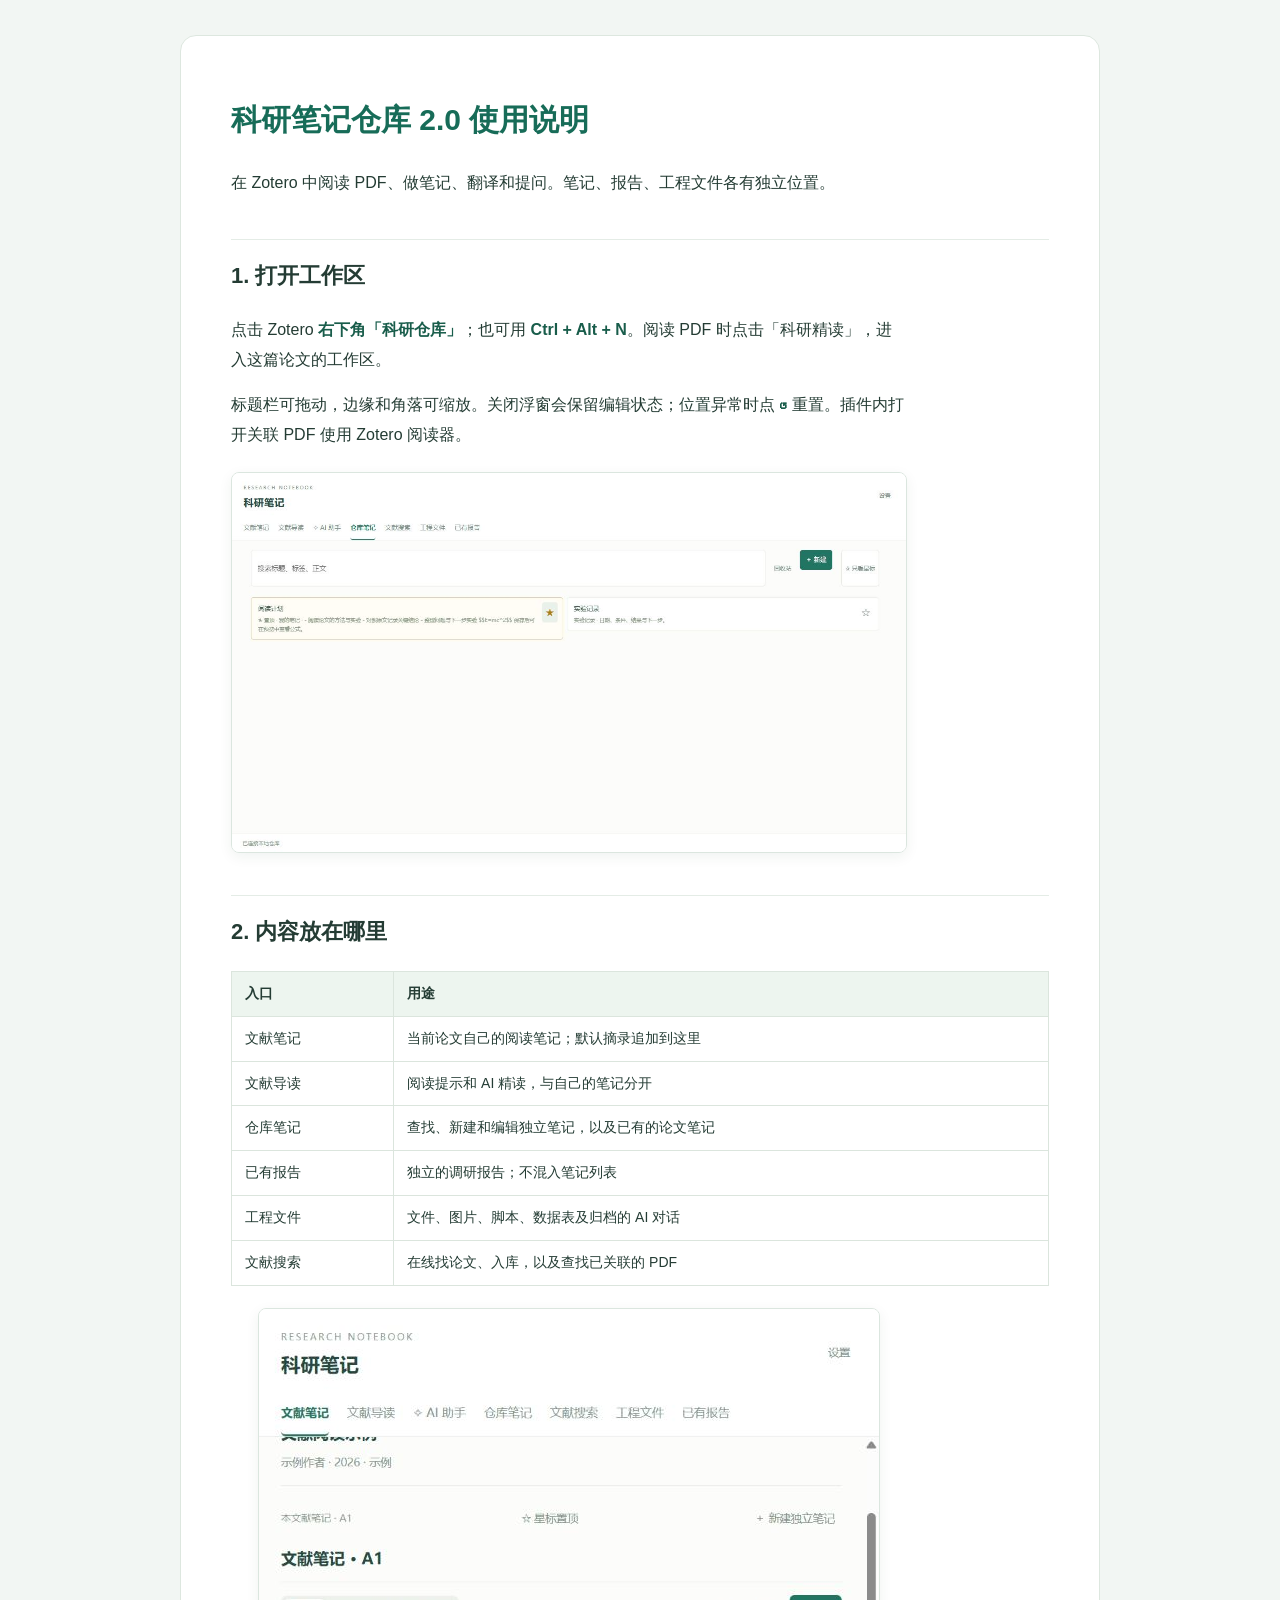
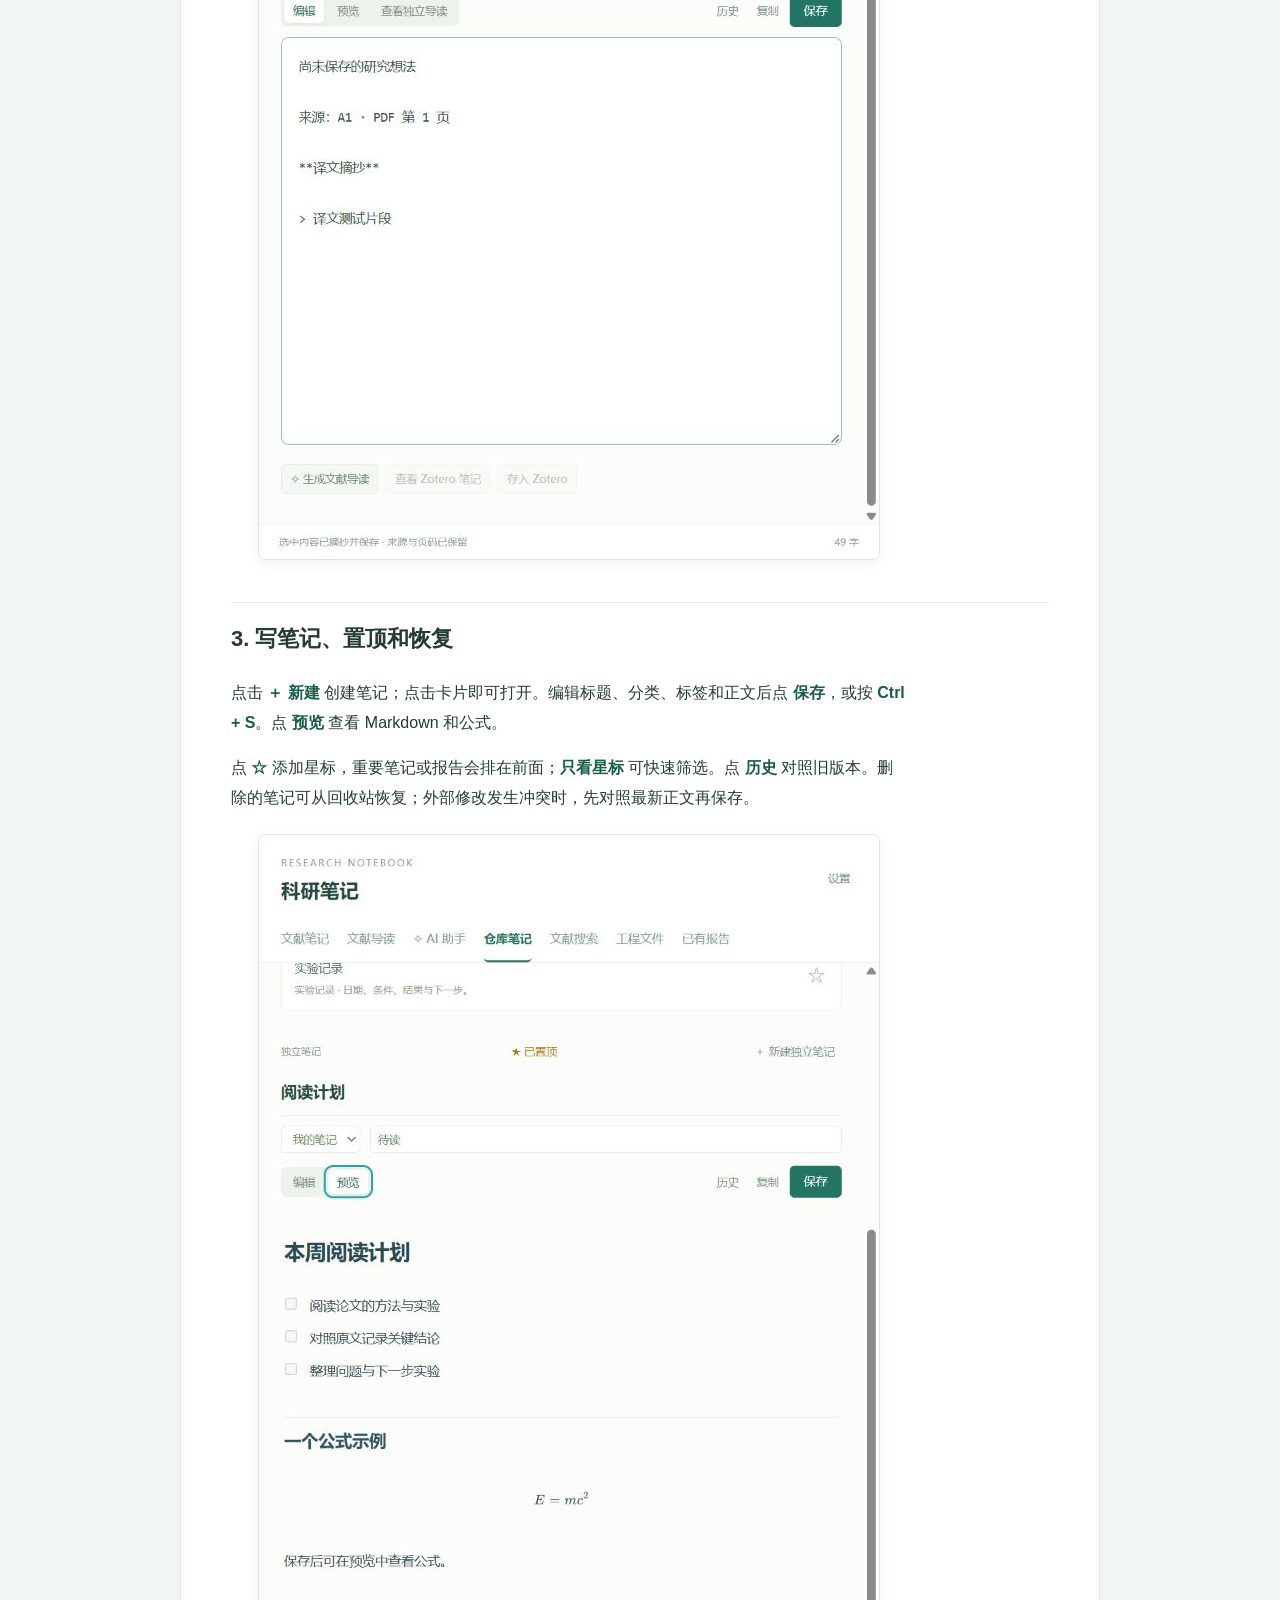
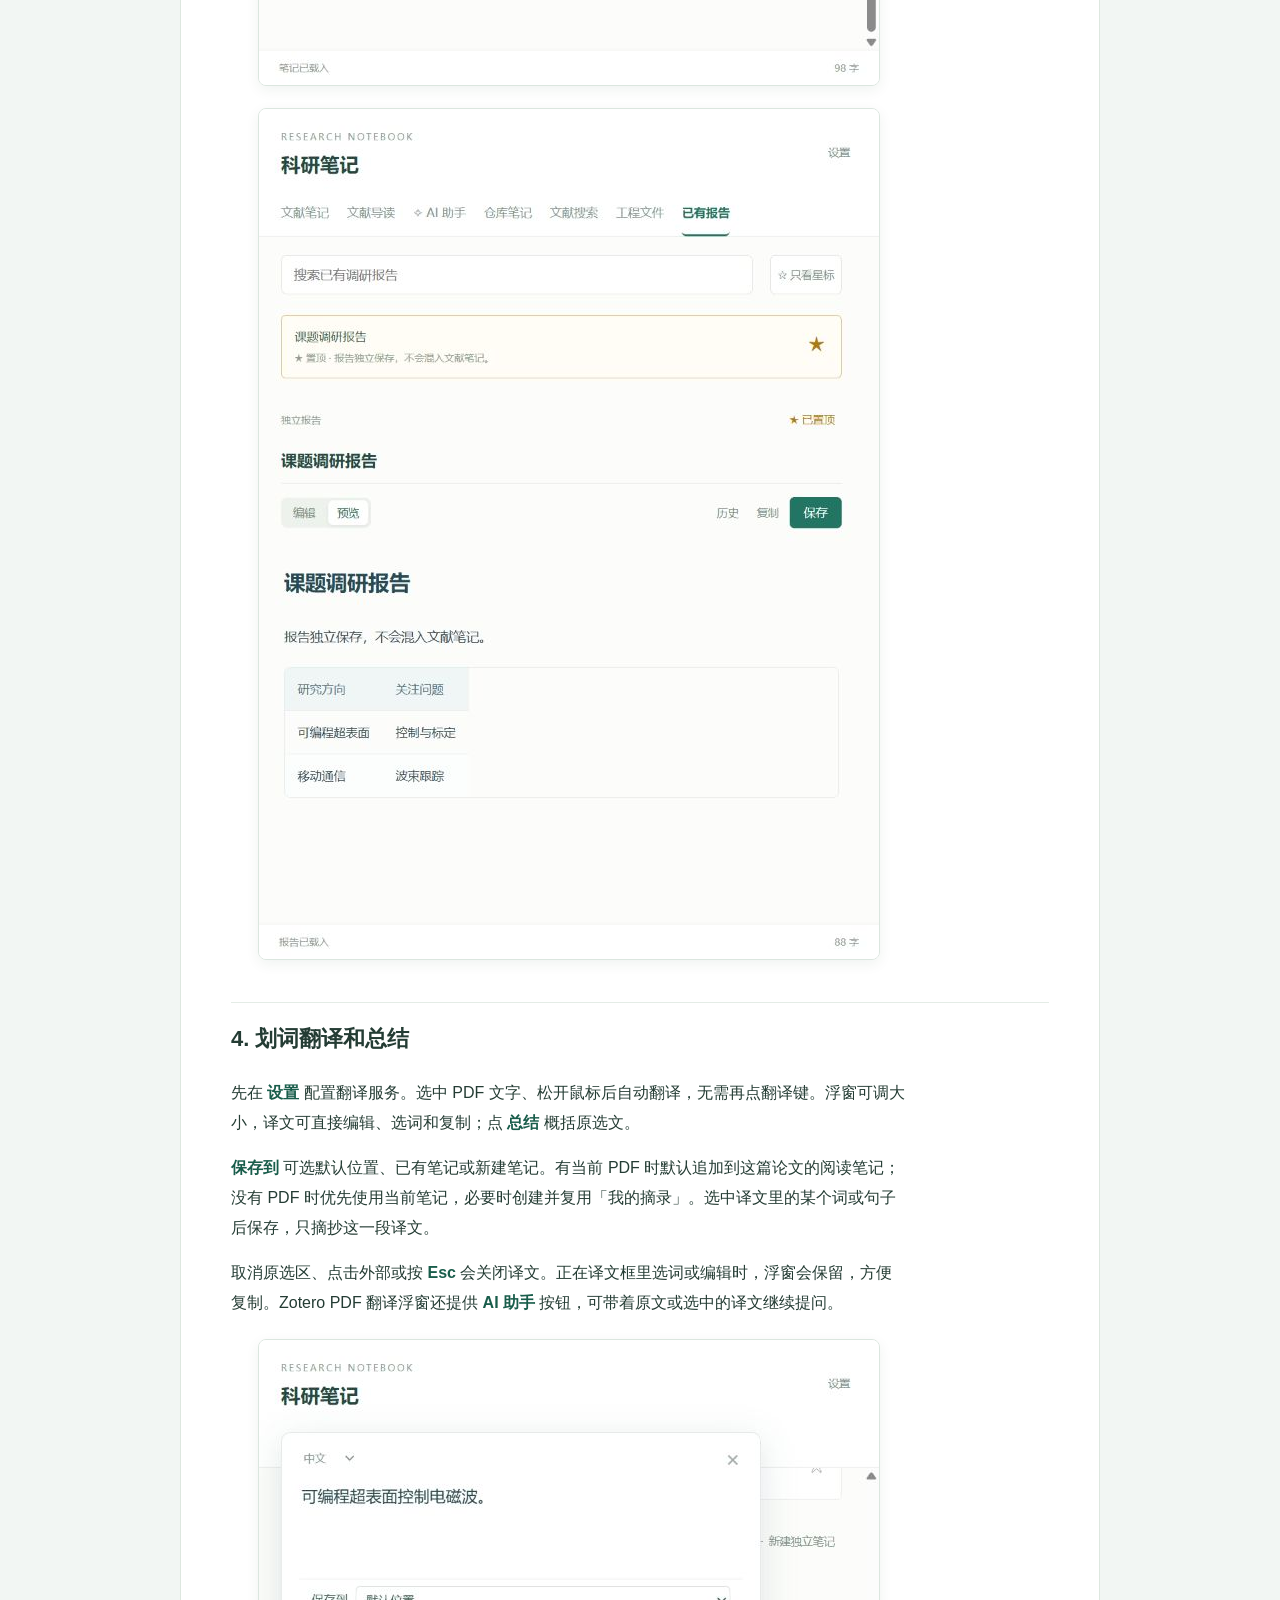
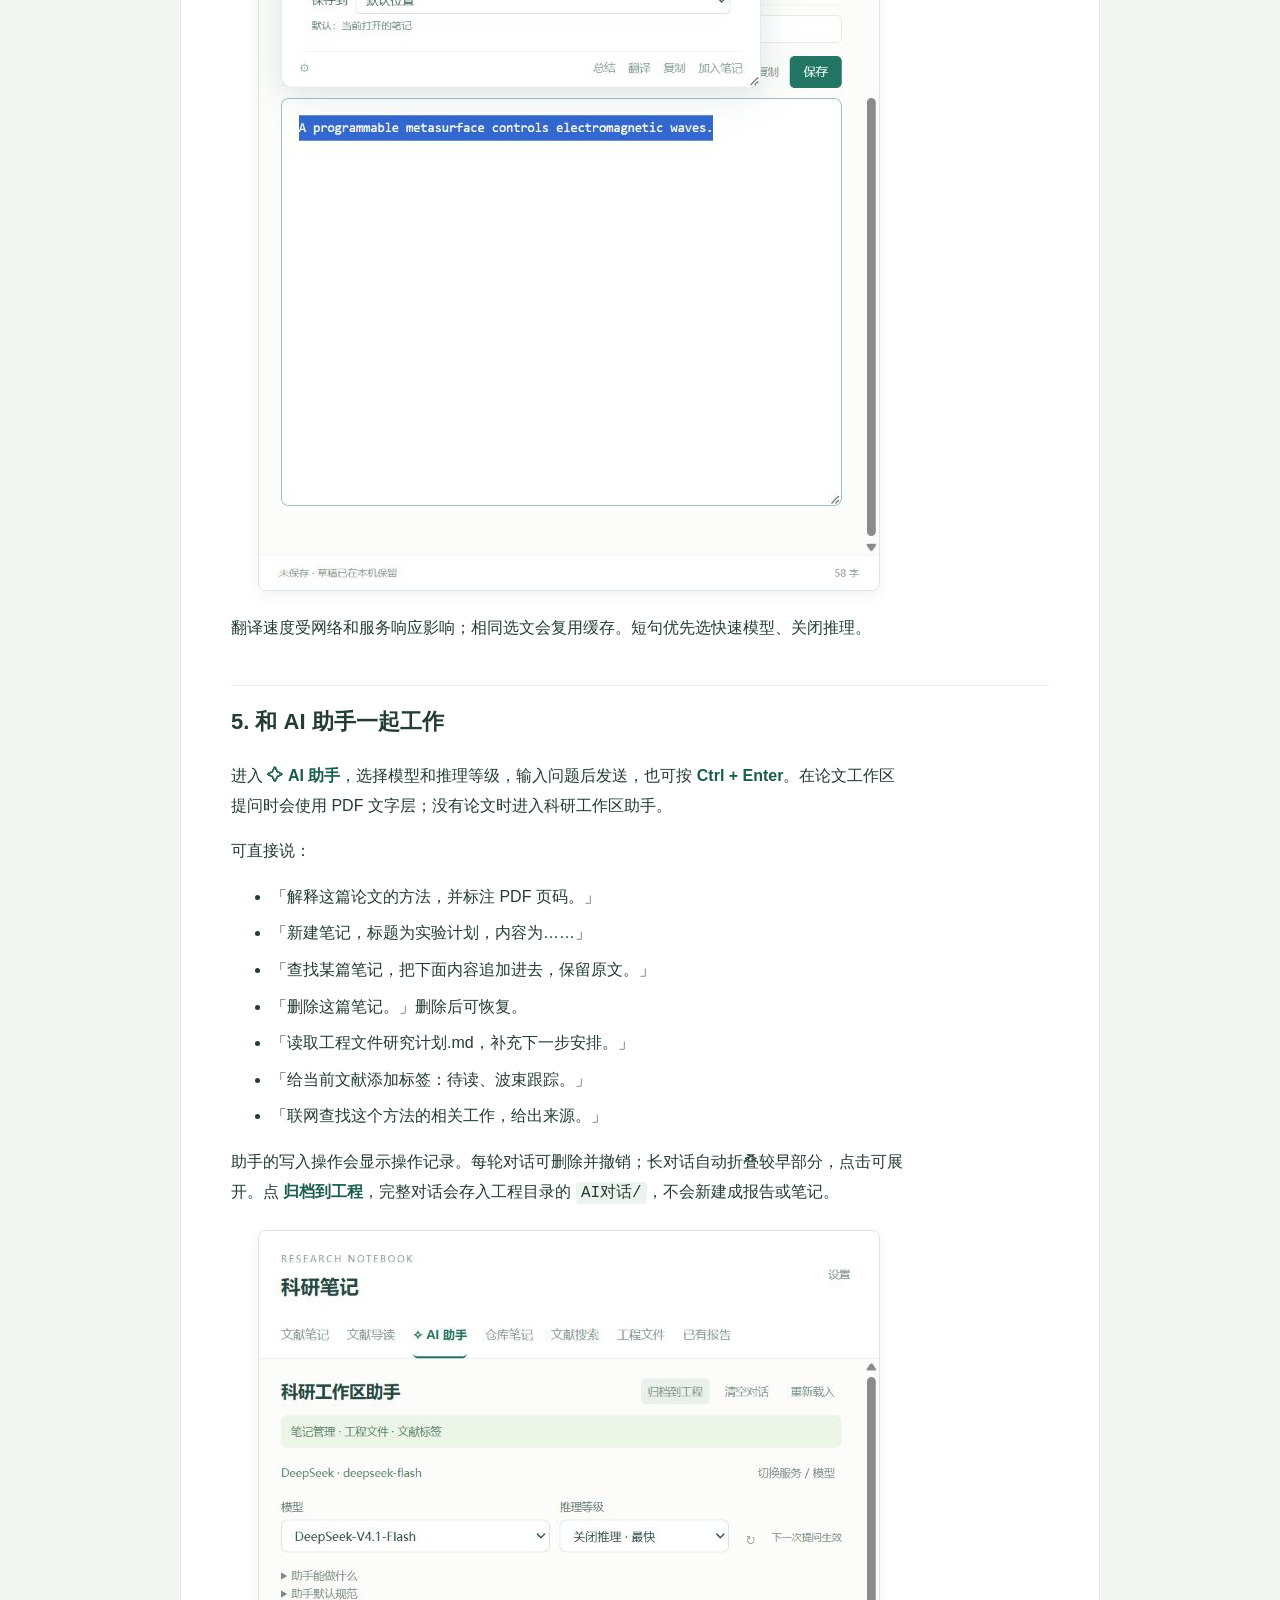
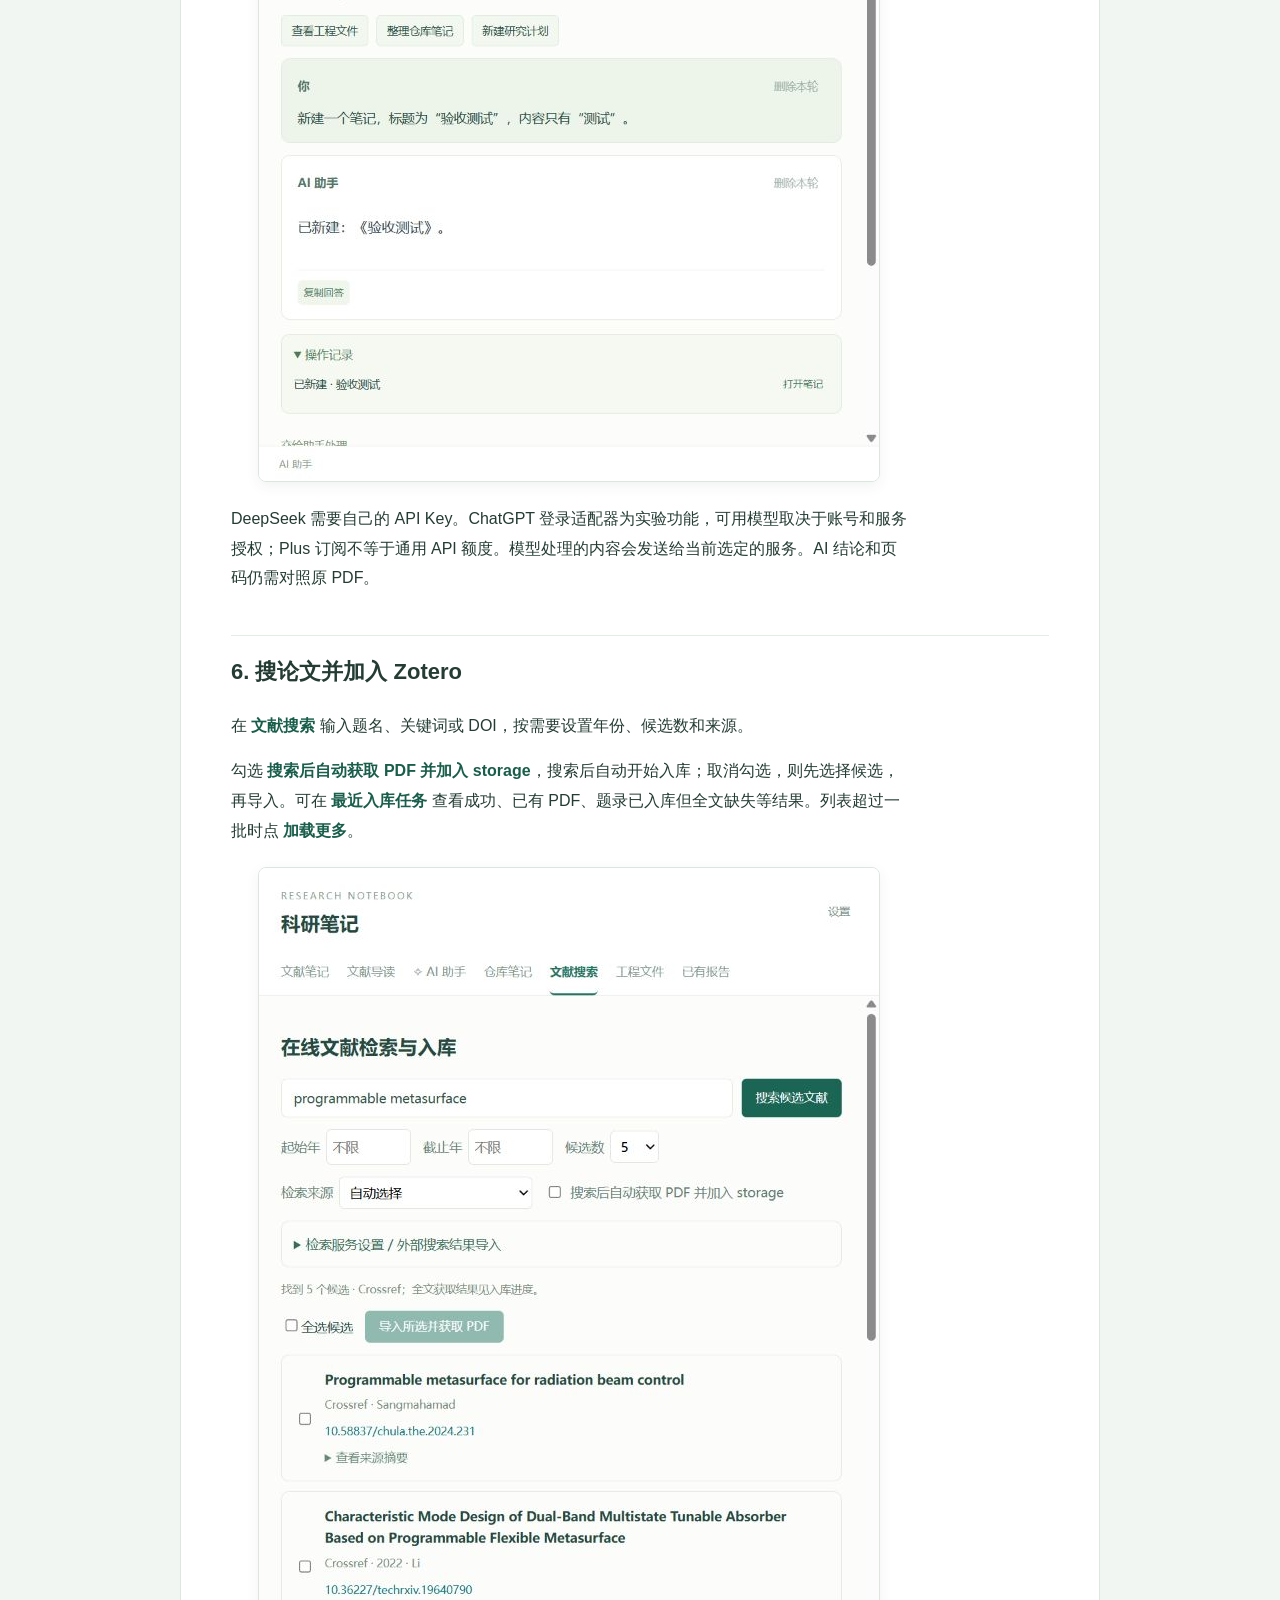
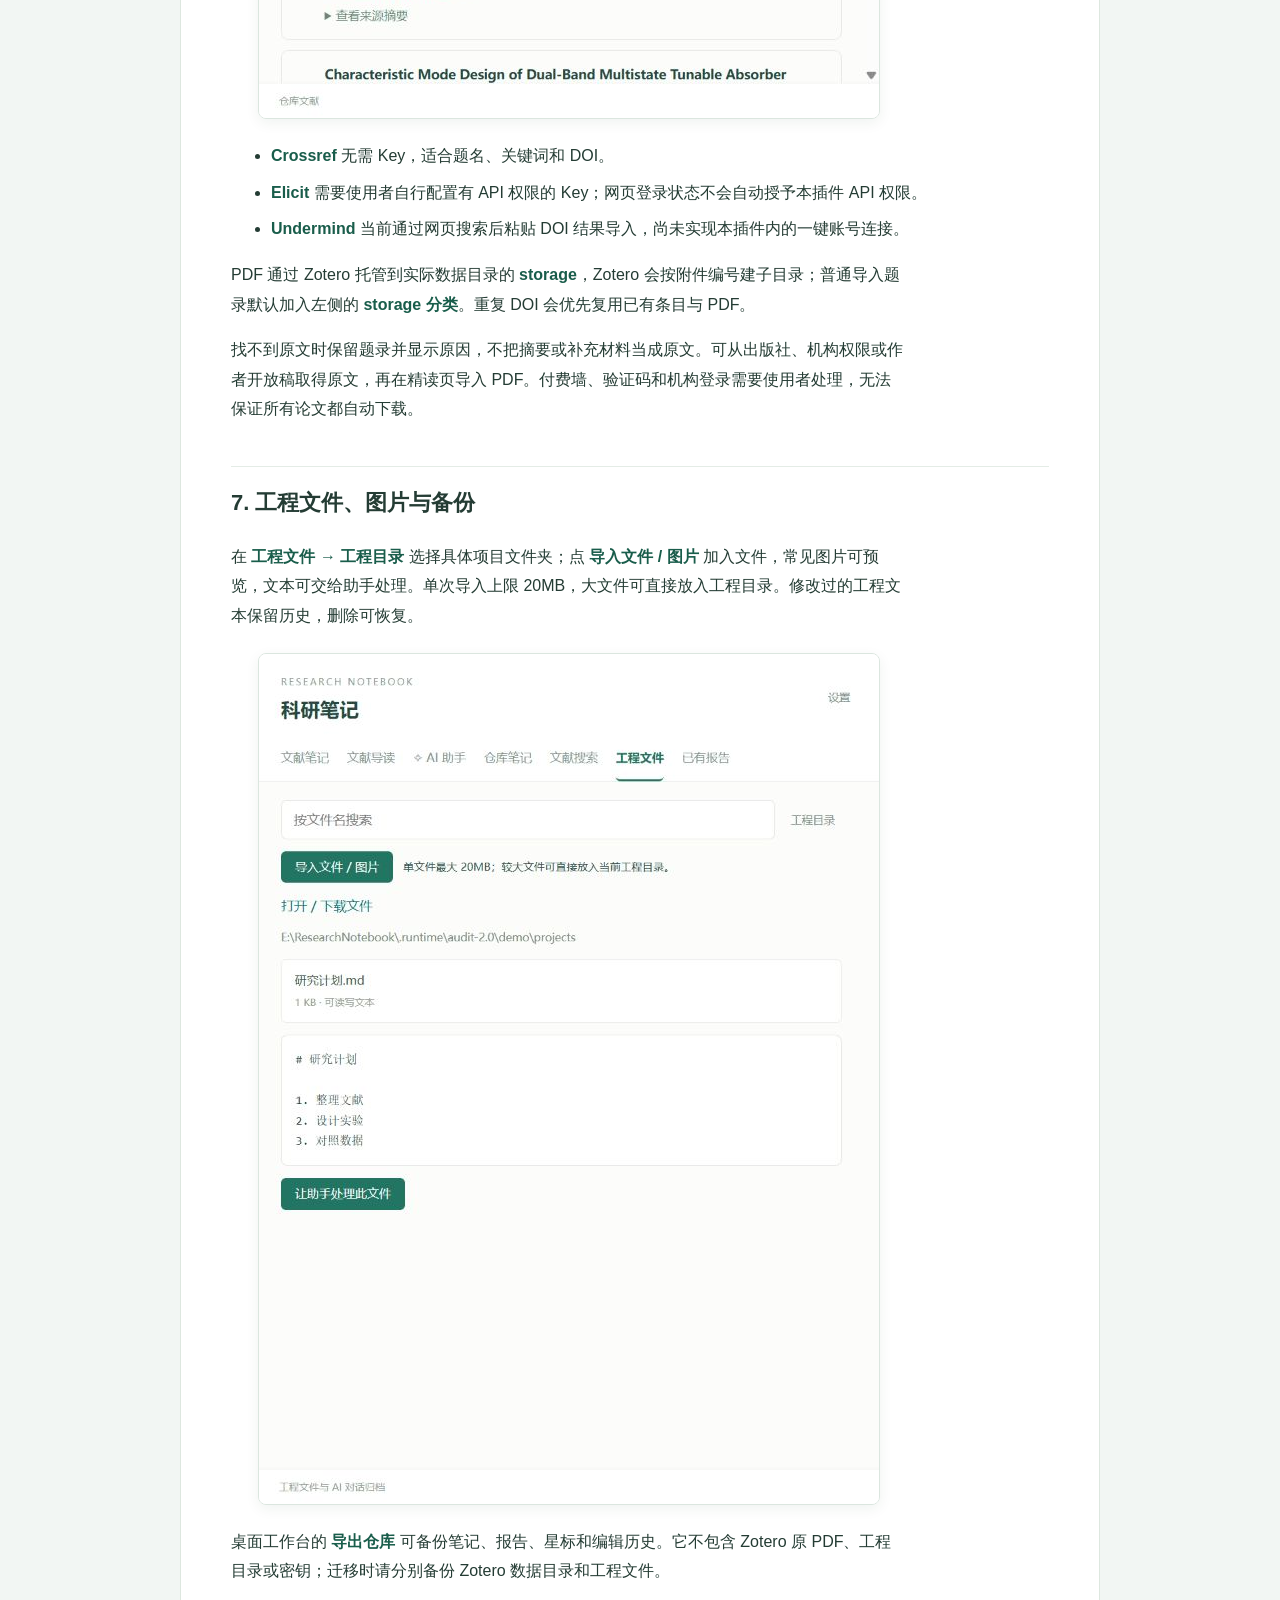
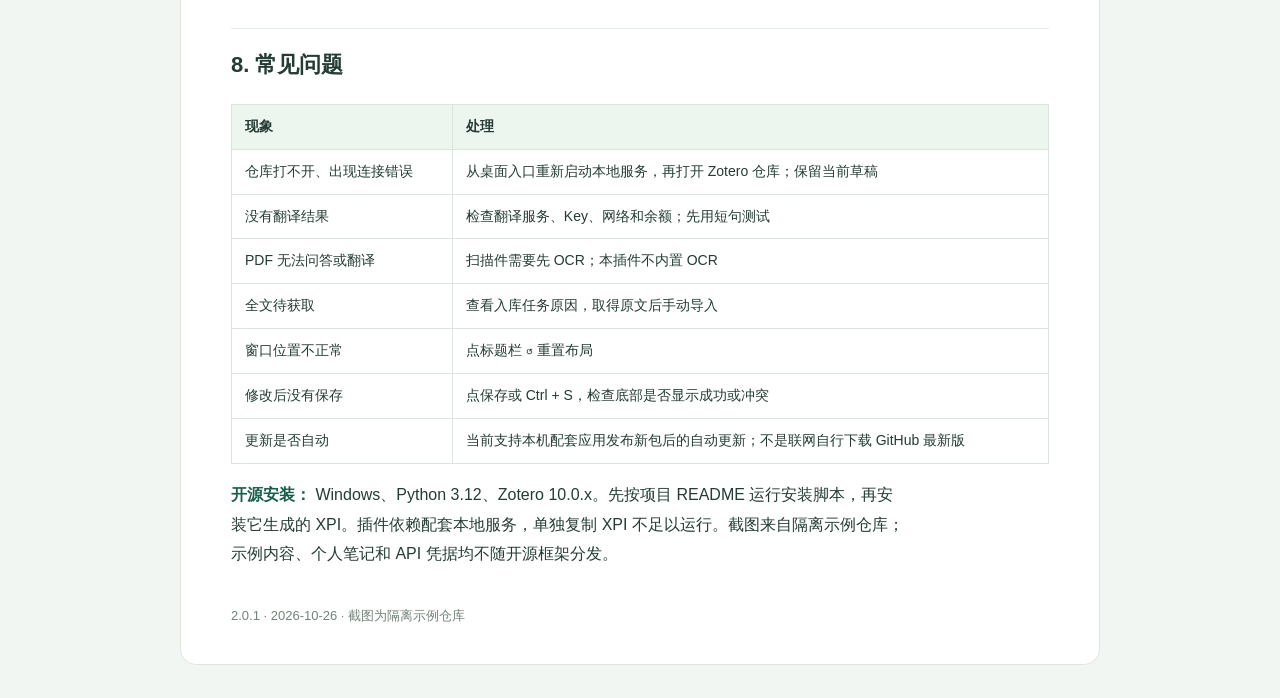
==== docs/使用说明.html @ 901f2051 "Release 2.0.1: stabilize workspace, translation, notes and literature workflows" ====
<!doctype html><html lang="zh-CN"><head><meta charset="utf-8"><meta name="viewport" content="width=device-width,initial-scale=1"><title>科研笔记仓库 2.0 使用说明</title><style>*{box-sizing:border-box}html{scroll-behavior:smooth}body{margin:0;background:#f2f6f3;color:#243c34;font:16px/1.85 "Microsoft YaHei","Segoe UI",sans-serif}main{max-width:920px;margin:35px auto;padding:36px 50px;background:white;border:1px solid #dde7df;border-radius:16px}h1{font-size:30px;color:#176c58}h2{margin-top:42px;padding-top:16px;border-top:1px solid #e4ece6;font-size:22px}p,li{max-width:76ch}a{color:#14715d}img{display:block;max-width:100%;height:auto;margin:22px auto;border:1px solid #dbe6df;border-radius:8px;box-shadow:0 4px 14px #153d2510}table{border-collapse:collapse;width:100%;font-size:14px}td,th{border:1px solid #dbe5dd;padding:9px 13px;text-align:left}th{background:#edf5ef}code{background:#edf4ef;padding:2px 5px;border-radius:4px}li{margin:7px 0}strong{color:#195d4b}footer{margin-top:35px;color:#728378;font-size:13px}@media(max-width:650px){main{margin:0;padding:22px 18px;border:0;border-radius:0}h1{font-size:25px}table{font-size:12px}td,th{padding:6px}}@media print{body{background:white}main{border:0;margin:0;padding:0}h2{break-after:avoid}img,table{break-inside:avoid}a{color:inherit}}</style></head><body><main><h1 id="科研笔记仓库-20-使用说明">科研笔记仓库 2.0 使用说明</h1>
<p>在 Zotero 中阅读 PDF、做笔记、翻译和提问。笔记、报告、工程文件各有独立位置。</p>
<h2 id="1-打开工作区">1. 打开工作区</h2>
<p>点击 Zotero <strong>右下角「科研仓库」</strong>；也可用 <strong>Ctrl + Alt + N</strong>。阅读 PDF 时点击「科研精读」，进入这篇论文的工作区。</p>
<p>标题栏可拖动，边缘和角落可缩放。关闭浮窗会保留编辑状态；位置异常时点 <strong>↺</strong> 重置。插件内打开关联 PDF 使用 Zotero 阅读器。</p>
<p><img src="[data-uri]" alt="仓库与星标" /></p>
<h2 id="2-内容放在哪里">2. 内容放在哪里</h2>
<div class="table-wrap"><table>
<thead>
<tr>
<th>入口</th>
<th>用途</th>
</tr>
</thead>
<tbody>
<tr>
<td>文献笔记</td>
<td>当前论文自己的阅读笔记；默认摘录追加到这里</td>
</tr>
<tr>
<td>文献导读</td>
<td>阅读提示和 AI 精读，与自己的笔记分开</td>
</tr>
<tr>
<td>仓库笔记</td>
<td>查找、新建和编辑独立笔记，以及已有的论文笔记</td>
</tr>
<tr>
<td>已有报告</td>
<td>独立的调研报告；不混入笔记列表</td>
</tr>
<tr>
<td>工程文件</td>
<td>文件、图片、脚本、数据表及归档的 AI 对话</td>
</tr>
<tr>
<td>文献搜索</td>
<td>在线找论文、入库，以及查找已关联的 PDF</td>
</tr>
</tbody>
</table></div>
<p><img src="[data-uri]" alt="每篇论文独立的文献笔记" /></p>
<h2 id="3-写笔记置顶和恢复">3. 写笔记、置顶和恢复</h2>
<p>点击 <strong>＋ 新建</strong> 创建笔记；点击卡片即可打开。编辑标题、分类、标签和正文后点 <strong>保存</strong>，或按 <strong>Ctrl + S</strong>。点 <strong>预览</strong> 查看 Markdown 和公式。</p>
<p>点 <strong>☆</strong> 添加星标，重要笔记或报告会排在前面；<strong>只看星标</strong> 可快速筛选。点 <strong>历史</strong> 对照旧版本。删除的笔记可从回收站恢复；外部修改发生冲突时，先对照最新正文再保存。</p>
<p><img src="[data-uri]" alt="Markdown 预览" /></p>
<p><img src="[data-uri]" alt="报告独立保存并可星标" /></p>
<h2 id="4-划词翻译和总结">4. 划词翻译和总结</h2>
<p>先在 <strong>设置</strong> 配置翻译服务。选中 PDF 文字、松开鼠标后自动翻译，无需再点翻译键。浮窗可调大小，译文可直接编辑、选词和复制；点 <strong>总结</strong> 概括原选文。</p>
<p><strong>保存到</strong> 可选默认位置、已有笔记或新建笔记。有当前 PDF 时默认追加到这篇论文的阅读笔记；没有 PDF 时优先使用当前笔记，必要时创建并复用「我的摘录」。选中译文里的某个词或句子后保存，只摘抄这一段译文。</p>
<p>取消原选区、点击外部或按 <strong>Esc</strong> 会关闭译文。正在译文框里选词或编辑时，浮窗会保留，方便复制。Zotero PDF 翻译浮窗还提供 <strong>AI 助手</strong> 按钮，可带着原文或选中的译文继续提问。</p>
<p><img src="[data-uri]" alt="译文可编辑，并可选择保存位置" /></p>
<p>翻译速度受网络和服务响应影响；相同选文会复用缓存。短句优先选快速模型、关闭推理。</p>
<h2 id="5-和-ai-助手一起工作">5. 和 AI 助手一起工作</h2>
<p>进入 <strong>✧ AI 助手</strong>，选择模型和推理等级，输入问题后发送，也可按 <strong>Ctrl + Enter</strong>。在论文工作区提问时会使用 PDF 文字层；没有论文时进入科研工作区助手。</p>
<p>可直接说：</p>
<ul>
<li>「解释这篇论文的方法，并标注 PDF 页码。」</li>
<li>「新建笔记，标题为实验计划，内容为……」</li>
<li>「查找某篇笔记，把下面内容追加进去，保留原文。」</li>
<li>「删除这篇笔记。」删除后可恢复。</li>
<li>「读取工程文件研究计划.md，补充下一步安排。」</li>
<li>「给当前文献添加标签：待读、波束跟踪。」</li>
<li>「联网查找这个方法的相关工作，给出来源。」</li>
</ul>
<p>助手的写入操作会显示操作记录。每轮对话可删除并撤销；长对话自动折叠较早部分，点击可展开。点 <strong>归档到工程</strong>，完整对话会存入工程目录的 <code>AI对话/</code>，不会新建成报告或笔记。</p>
<p><img src="[data-uri]" alt="AI 助手、模型与推理等级" /></p>
<p>DeepSeek 需要自己的 API Key。ChatGPT 登录适配器为实验功能，可用模型取决于账号和服务授权；Plus 订阅不等于通用 API 额度。模型处理的内容会发送给当前选定的服务。AI 结论和页码仍需对照原 PDF。</p>
<h2 id="6-搜论文并加入-zotero">6. 搜论文并加入 Zotero</h2>
<p>在 <strong>文献搜索</strong> 输入题名、关键词或 DOI，按需要设置年份、候选数和来源。</p>
<p>勾选 <strong>搜索后自动获取 PDF 并加入 storage</strong>，搜索后自动开始入库；取消勾选，则先选择候选，再导入。可在 <strong>最近入库任务</strong> 查看成功、已有 PDF、题录已入库但全文缺失等结果。列表超过一批时点 <strong>加载更多</strong>。</p>
<p><img src="[data-uri]" alt="在线搜索与候选选择" /></p>
<ul>
<li><strong>Crossref</strong> 无需 Key，适合题名、关键词和 DOI。</li>
<li><strong>Elicit</strong> 需要使用者自行配置有 API 权限的 Key；网页登录状态不会自动授予本插件 API 权限。</li>
<li><strong>Undermind</strong> 当前通过网页搜索后粘贴 DOI 结果导入，尚未实现本插件内的一键账号连接。</li>
</ul>
<p>PDF 通过 Zotero 托管到实际数据目录的 <strong>storage</strong>，Zotero 会按附件编号建子目录；普通导入题录默认加入左侧的 <strong>storage 分类</strong>。重复 DOI 会优先复用已有条目与 PDF。</p>
<p>找不到原文时保留题录并显示原因，不把摘要或补充材料当成原文。可从出版社、机构权限或作者开放稿取得原文，再在精读页导入 PDF。付费墙、验证码和机构登录需要使用者处理，无法保证所有论文都自动下载。</p>
<h2 id="7-工程文件图片与备份">7. 工程文件、图片与备份</h2>
<p>在 <strong>工程文件 → 工程目录</strong> 选择具体项目文件夹；点 <strong>导入文件 / 图片</strong> 加入文件，常见图片可预览，文本可交给助手处理。单次导入上限 20MB，大文件可直接放入工程目录。修改过的工程文本保留历史，删除可恢复。</p>
<p><img src="[data-uri]" alt="工程文件预览与助手入口" /></p>
<p>桌面工作台的 <strong>导出仓库</strong> 可备份笔记、报告、星标和编辑历史。它不包含 Zotero 原 PDF、工程目录或密钥；迁移时请分别备份 Zotero 数据目录和工程文件。</p>
<h2 id="8-常见问题">8. 常见问题</h2>
<div class="table-wrap"><table>
<thead>
<tr>
<th>现象</th>
<th>处理</th>
</tr>
</thead>
<tbody>
<tr>
<td>仓库打不开、出现连接错误</td>
<td>从桌面入口重新启动本地服务，再打开 Zotero 仓库；保留当前草稿</td>
</tr>
<tr>
<td>没有翻译结果</td>
<td>检查翻译服务、Key、网络和余额；先用短句测试</td>
</tr>
<tr>
<td>PDF 无法问答或翻译</td>
<td>扫描件需要先 OCR；本插件不内置 OCR</td>
</tr>
<tr>
<td>全文待获取</td>
<td>查看入库任务原因，取得原文后手动导入</td>
</tr>
<tr>
<td>窗口位置不正常</td>
<td>点标题栏 ↺ 重置布局</td>
</tr>
<tr>
<td>修改后没有保存</td>
<td>点保存或 Ctrl + S，检查底部是否显示成功或冲突</td>
</tr>
<tr>
<td>更新是否自动</td>
<td>当前支持本机配套应用发布新包后的自动更新；不是联网自行下载 GitHub 最新版</td>
</tr>
</tbody>
</table></div>
<p><strong>开源安装：</strong> Windows、Python 3.12、Zotero 10.0.x。先按项目 README 运行安装脚本，再安装它生成的 XPI。插件依赖配套本地服务，单独复制 XPI 不足以运行。截图来自隔离示例仓库；示例内容、个人笔记和 API 凭据均不随开源框架分发。</p>
<footer>2.0.1 · 2026-10-26 · 截图为隔离示例仓库</footer></main></body></html>
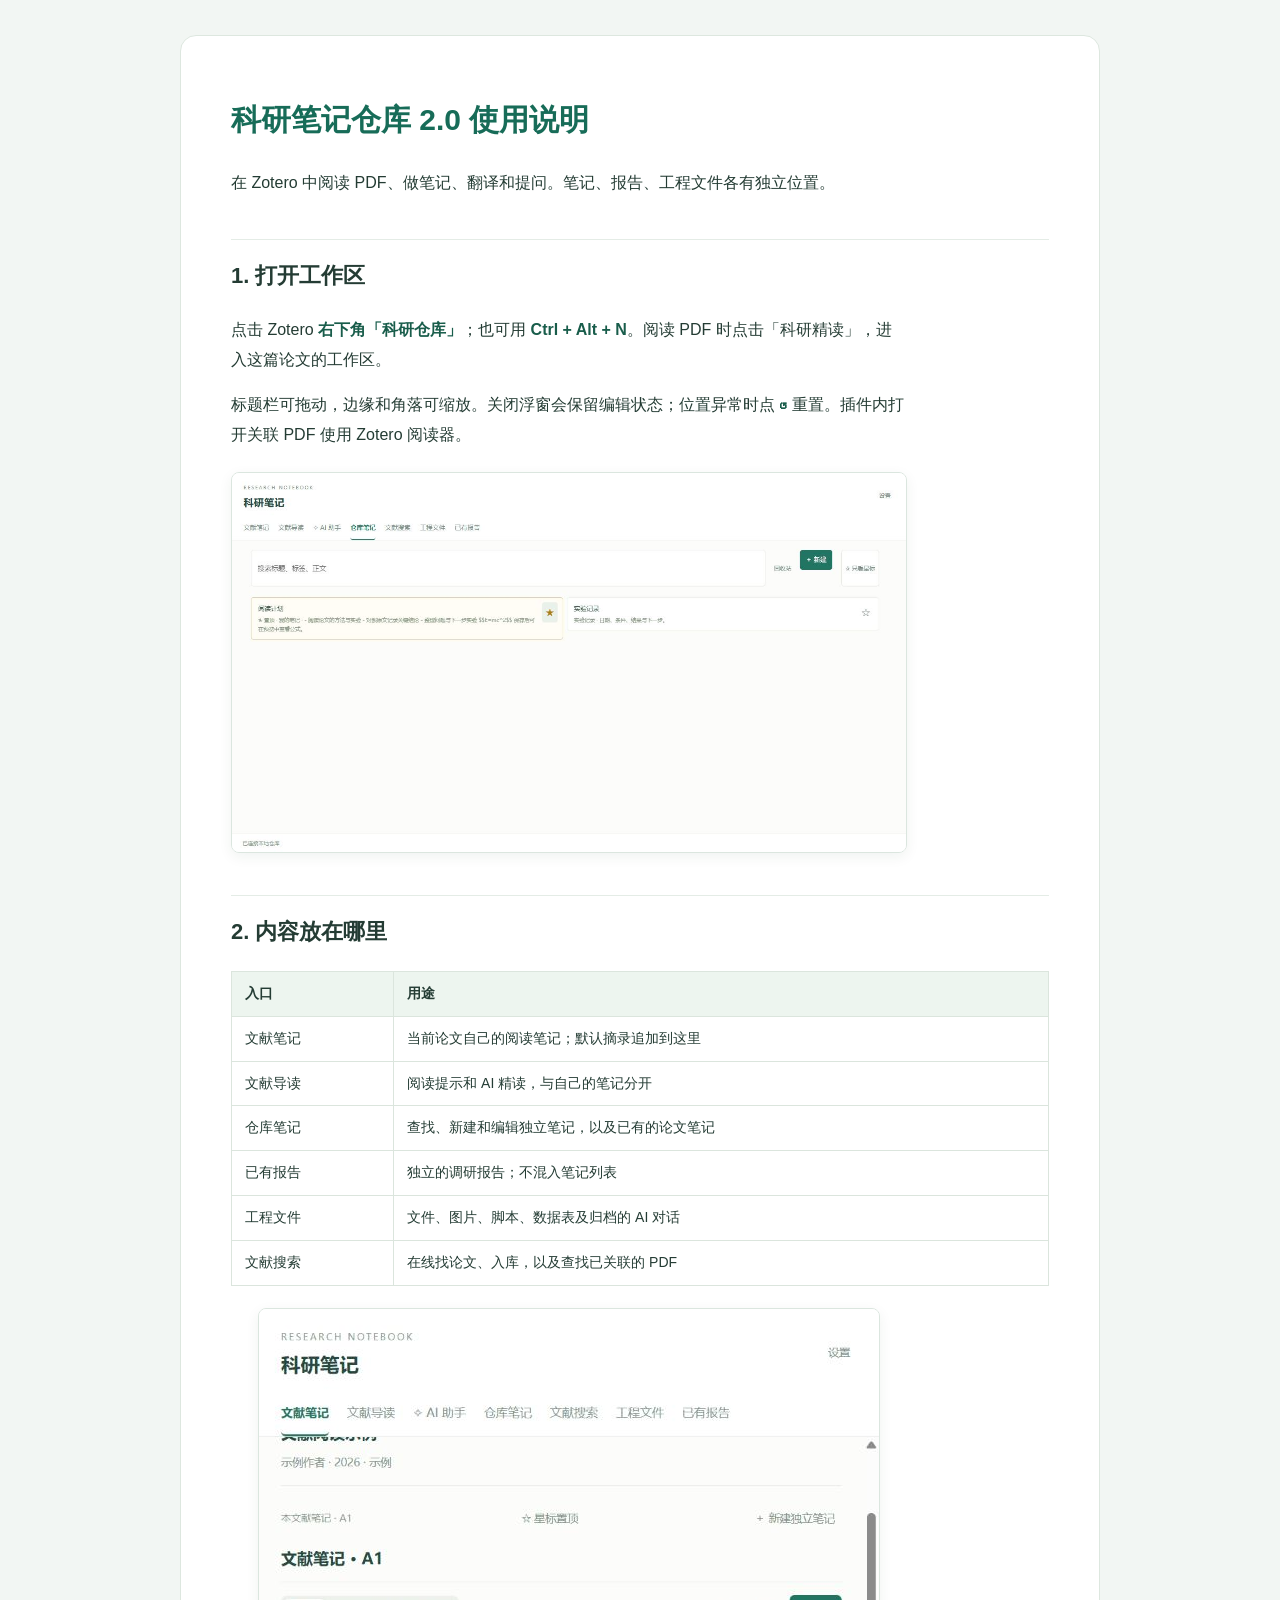
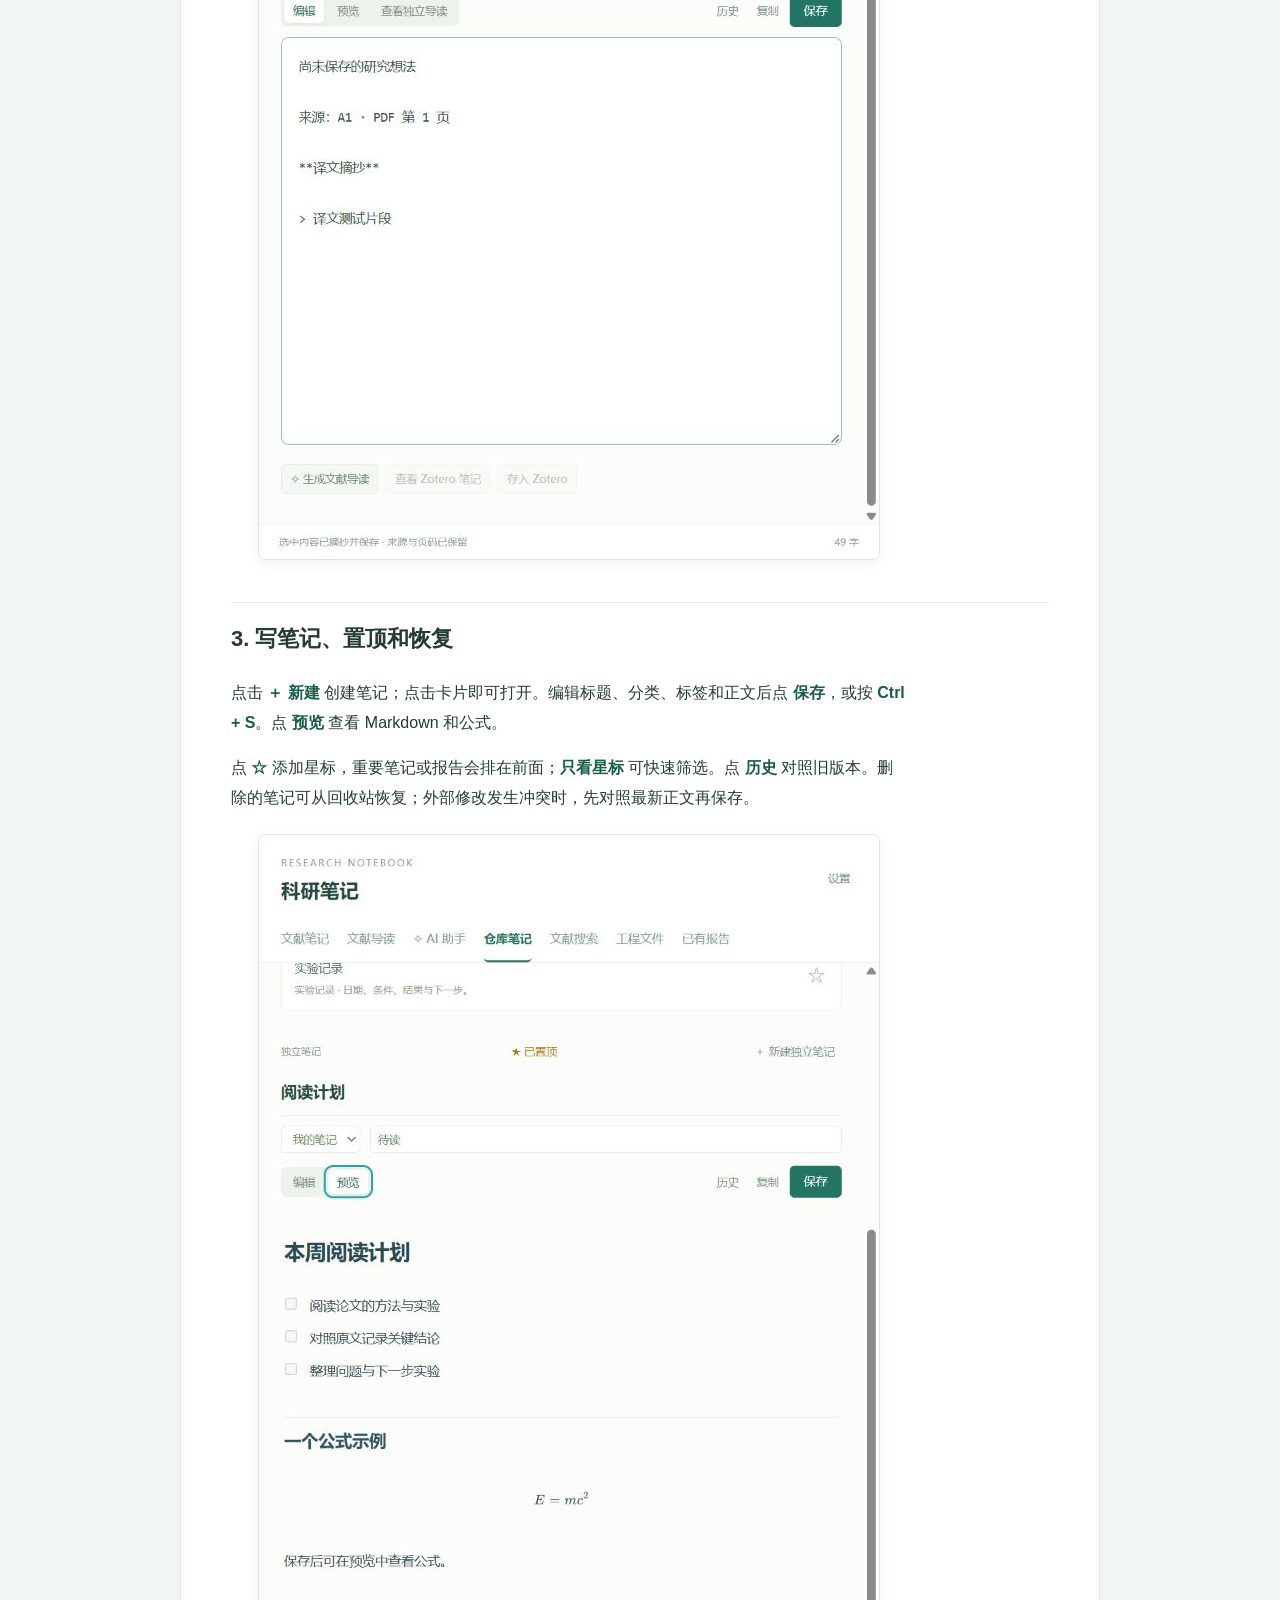
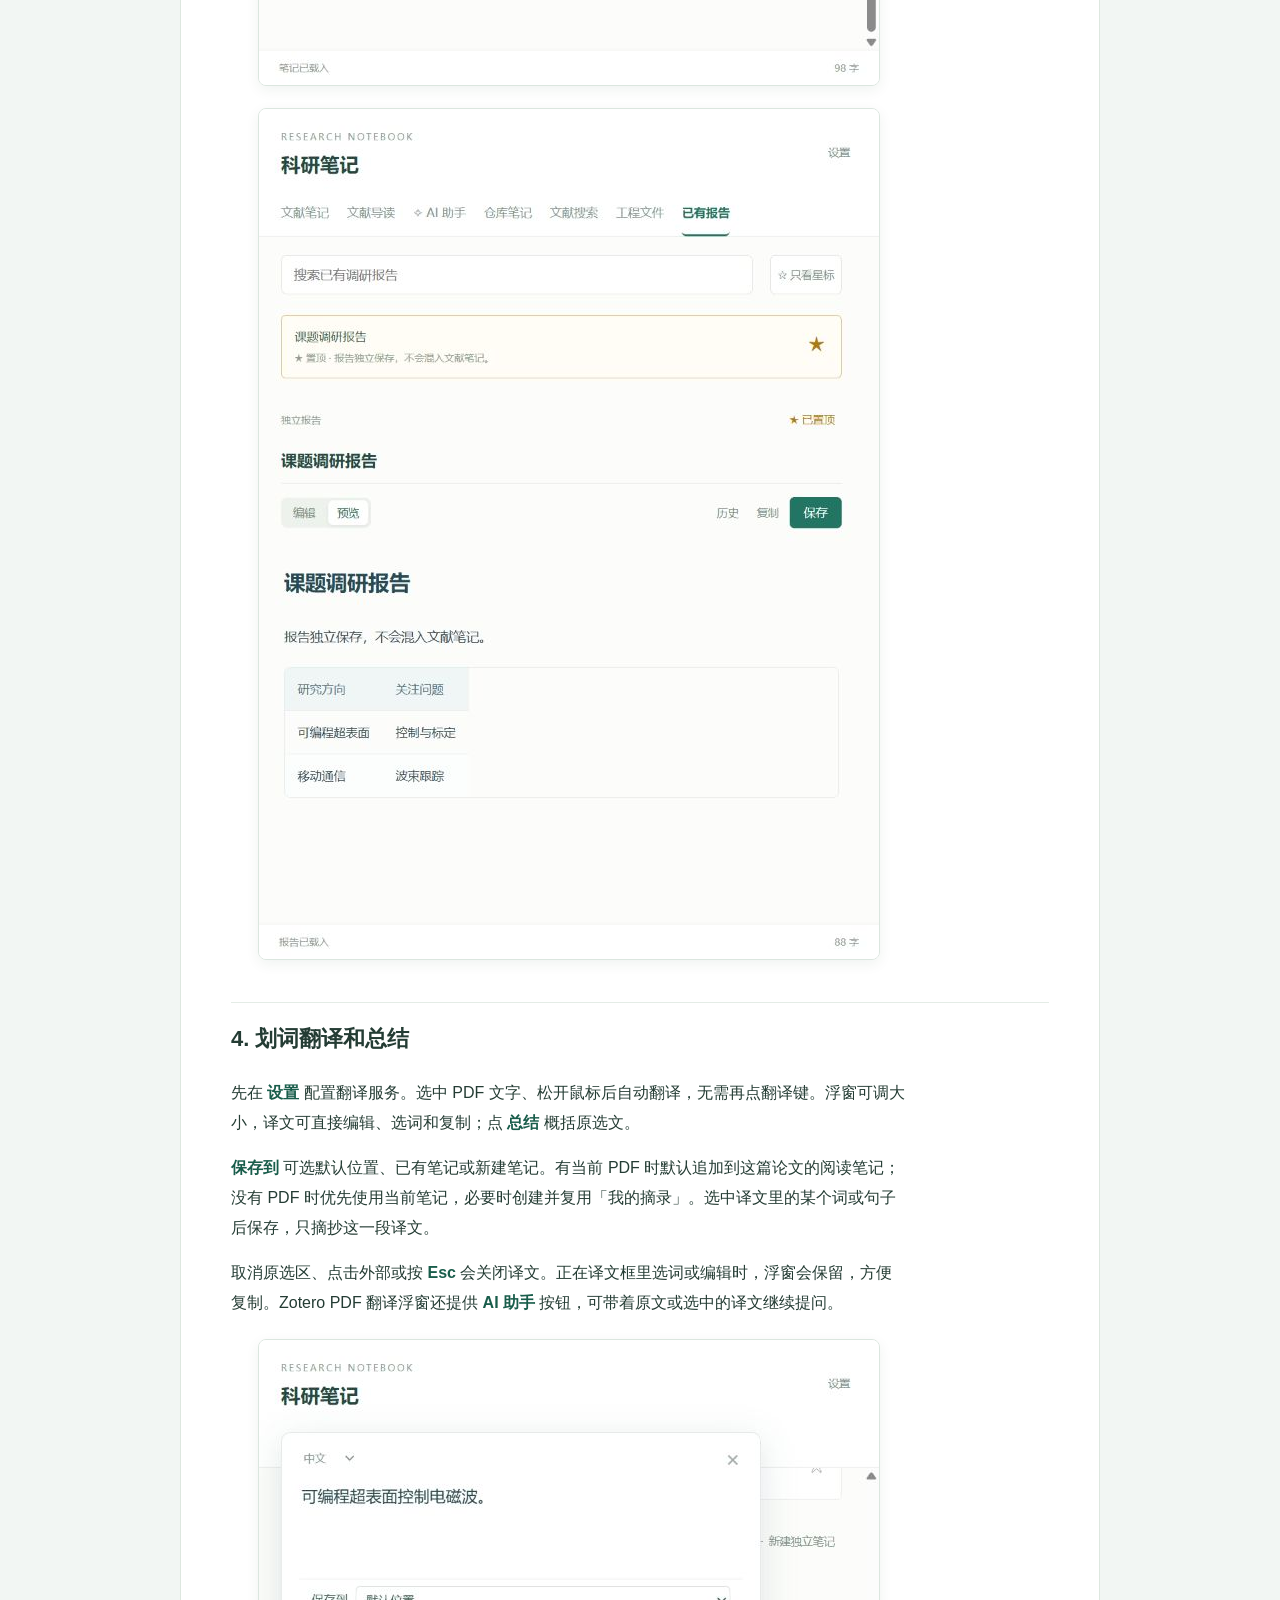
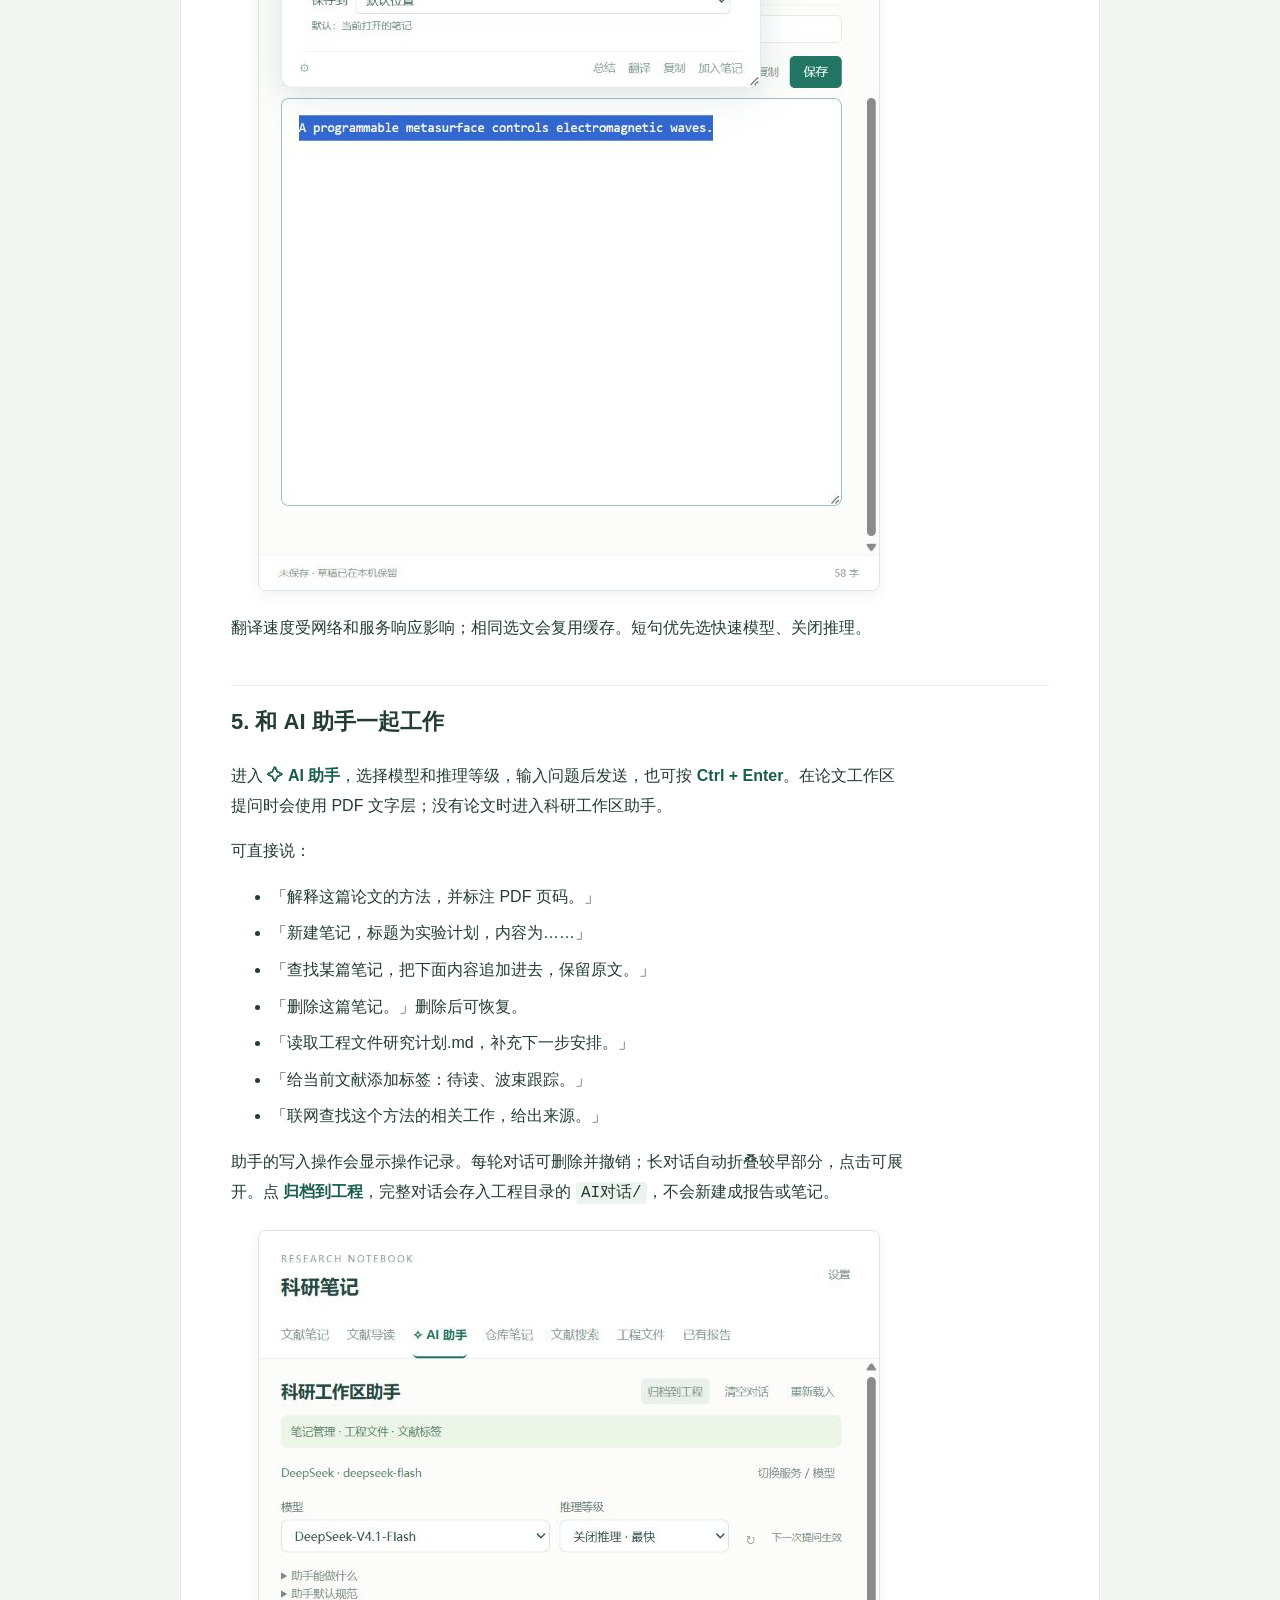
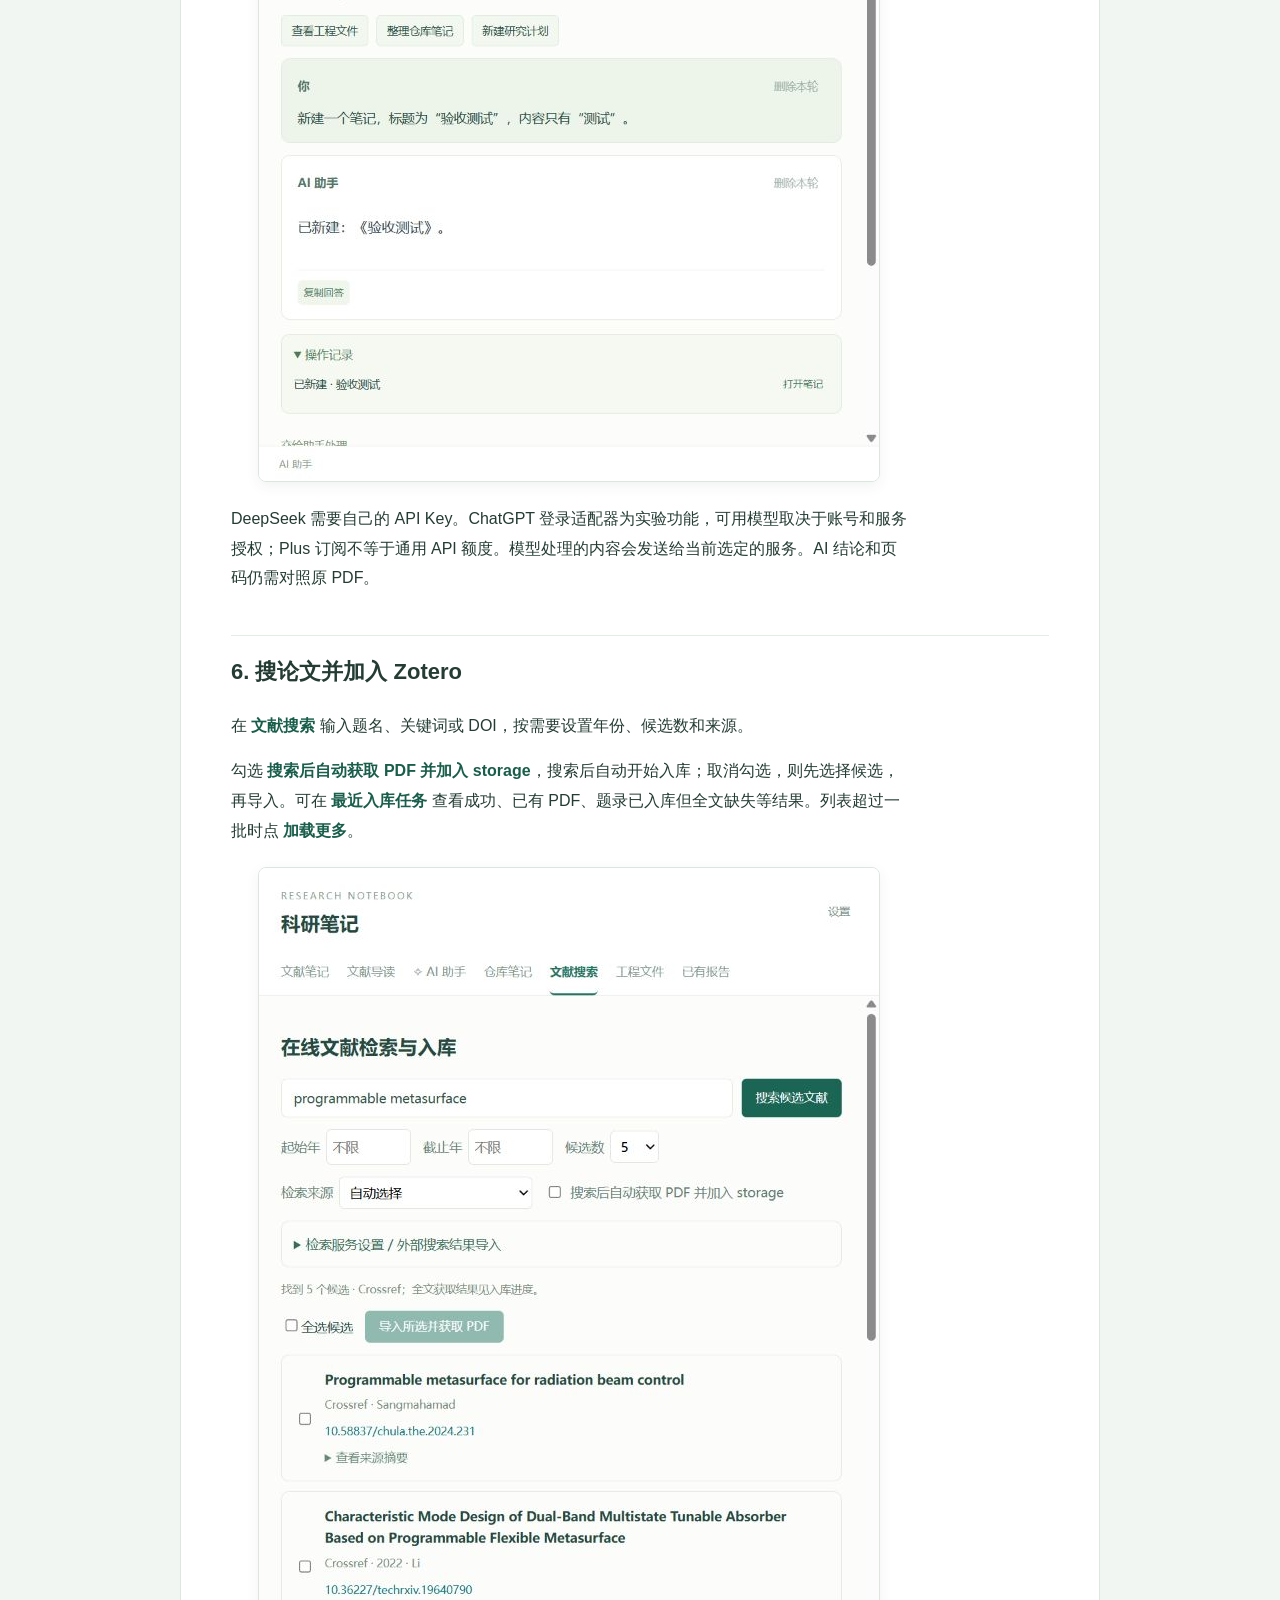
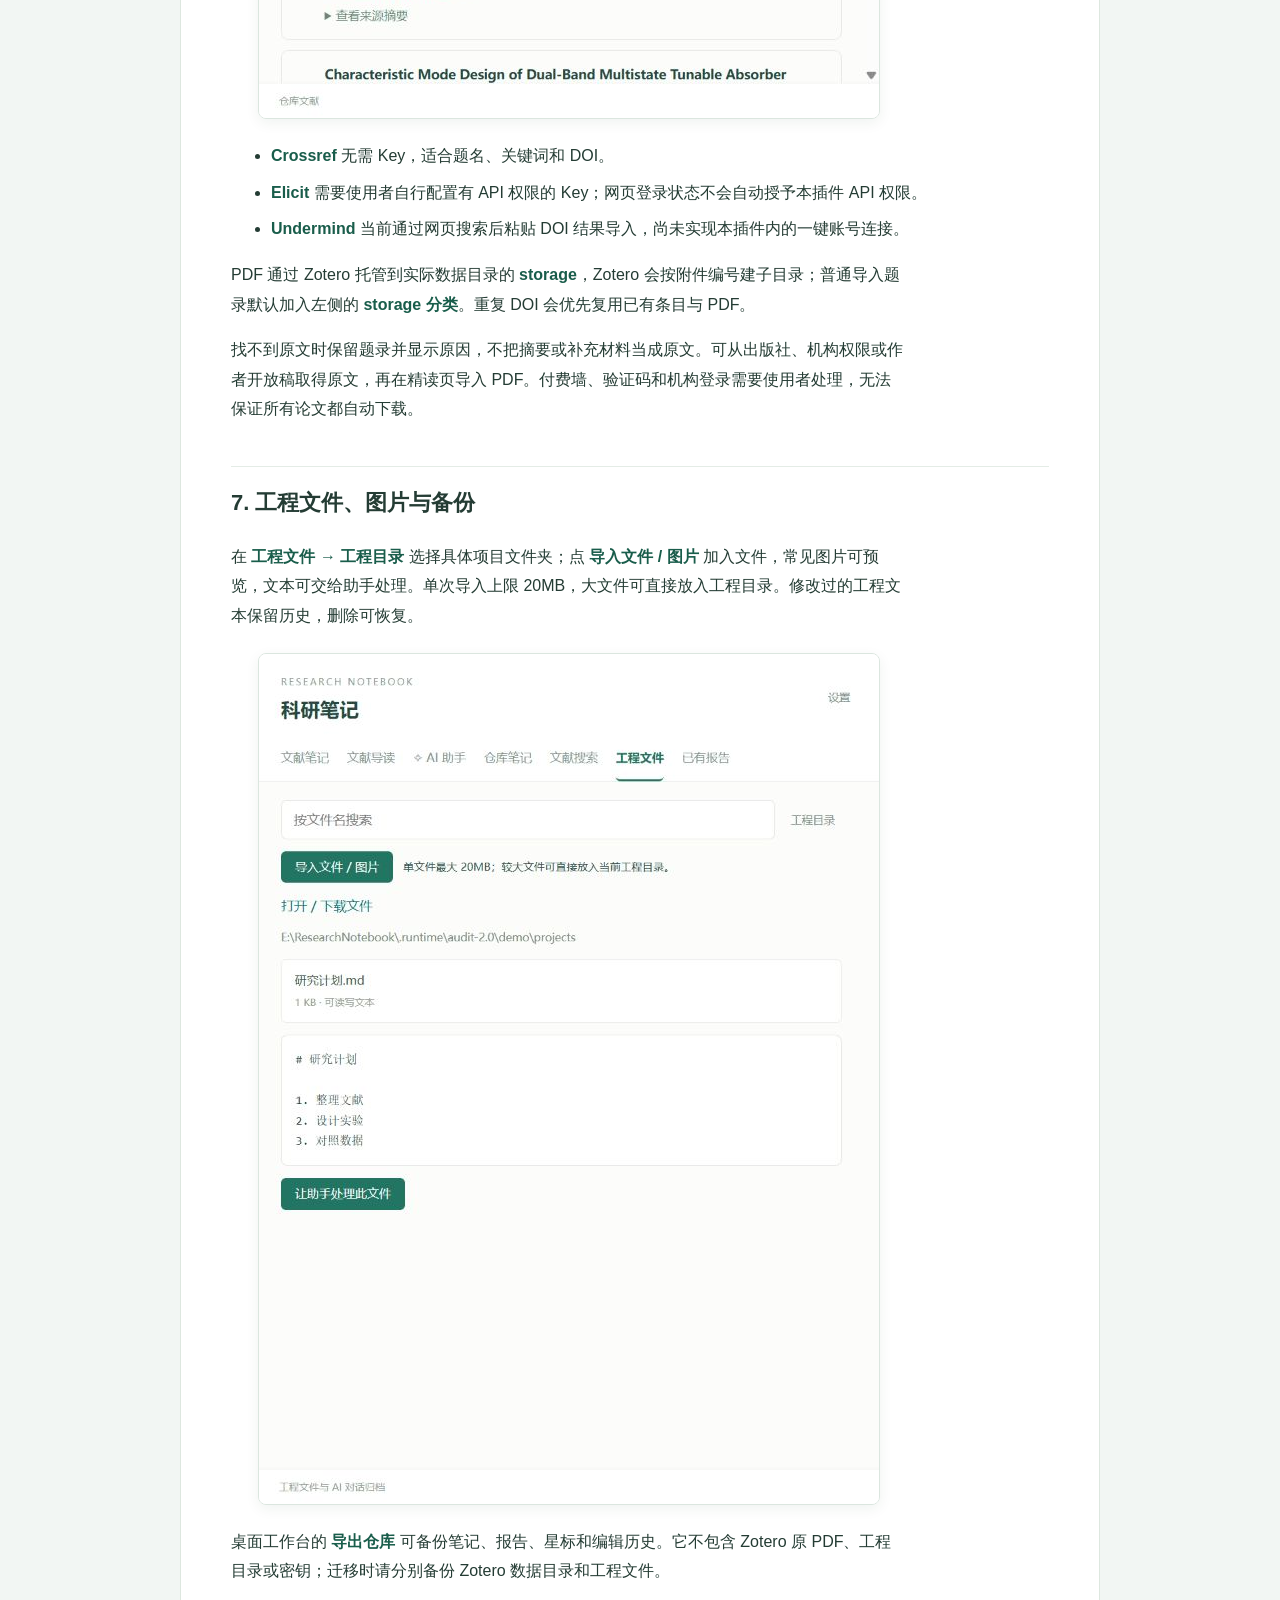
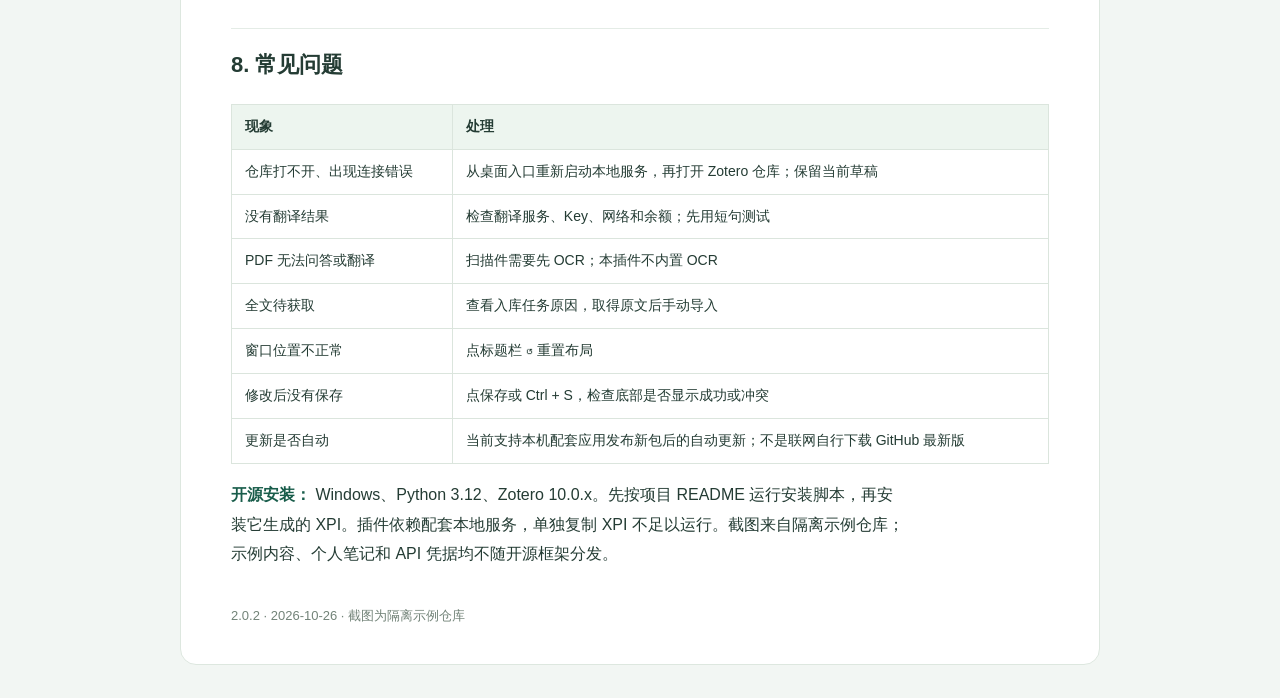
==== commit b9ba37bc: "Finalize 2.0.2 after clean-machine CI validation" ====
--- a/docs/使用说明.html
+++ b/docs/使用说明.html
@@ -121,4 +121,4 @@
 </tbody>
 </table></div>
 <p><strong>开源安装：</strong> Windows、Python 3.12、Zotero 10.0.x。先按项目 README 运行安装脚本，再安装它生成的 XPI。插件依赖配套本地服务，单独复制 XPI 不足以运行。截图来自隔离示例仓库；示例内容、个人笔记和 API 凭据均不随开源框架分发。</p>
-<footer>2.0.1 · 2026-10-26 · 截图为隔离示例仓库</footer></main></body></html>+<footer>2.0.2 · 2026-10-26 · 截图为隔离示例仓库</footer></main></body></html>
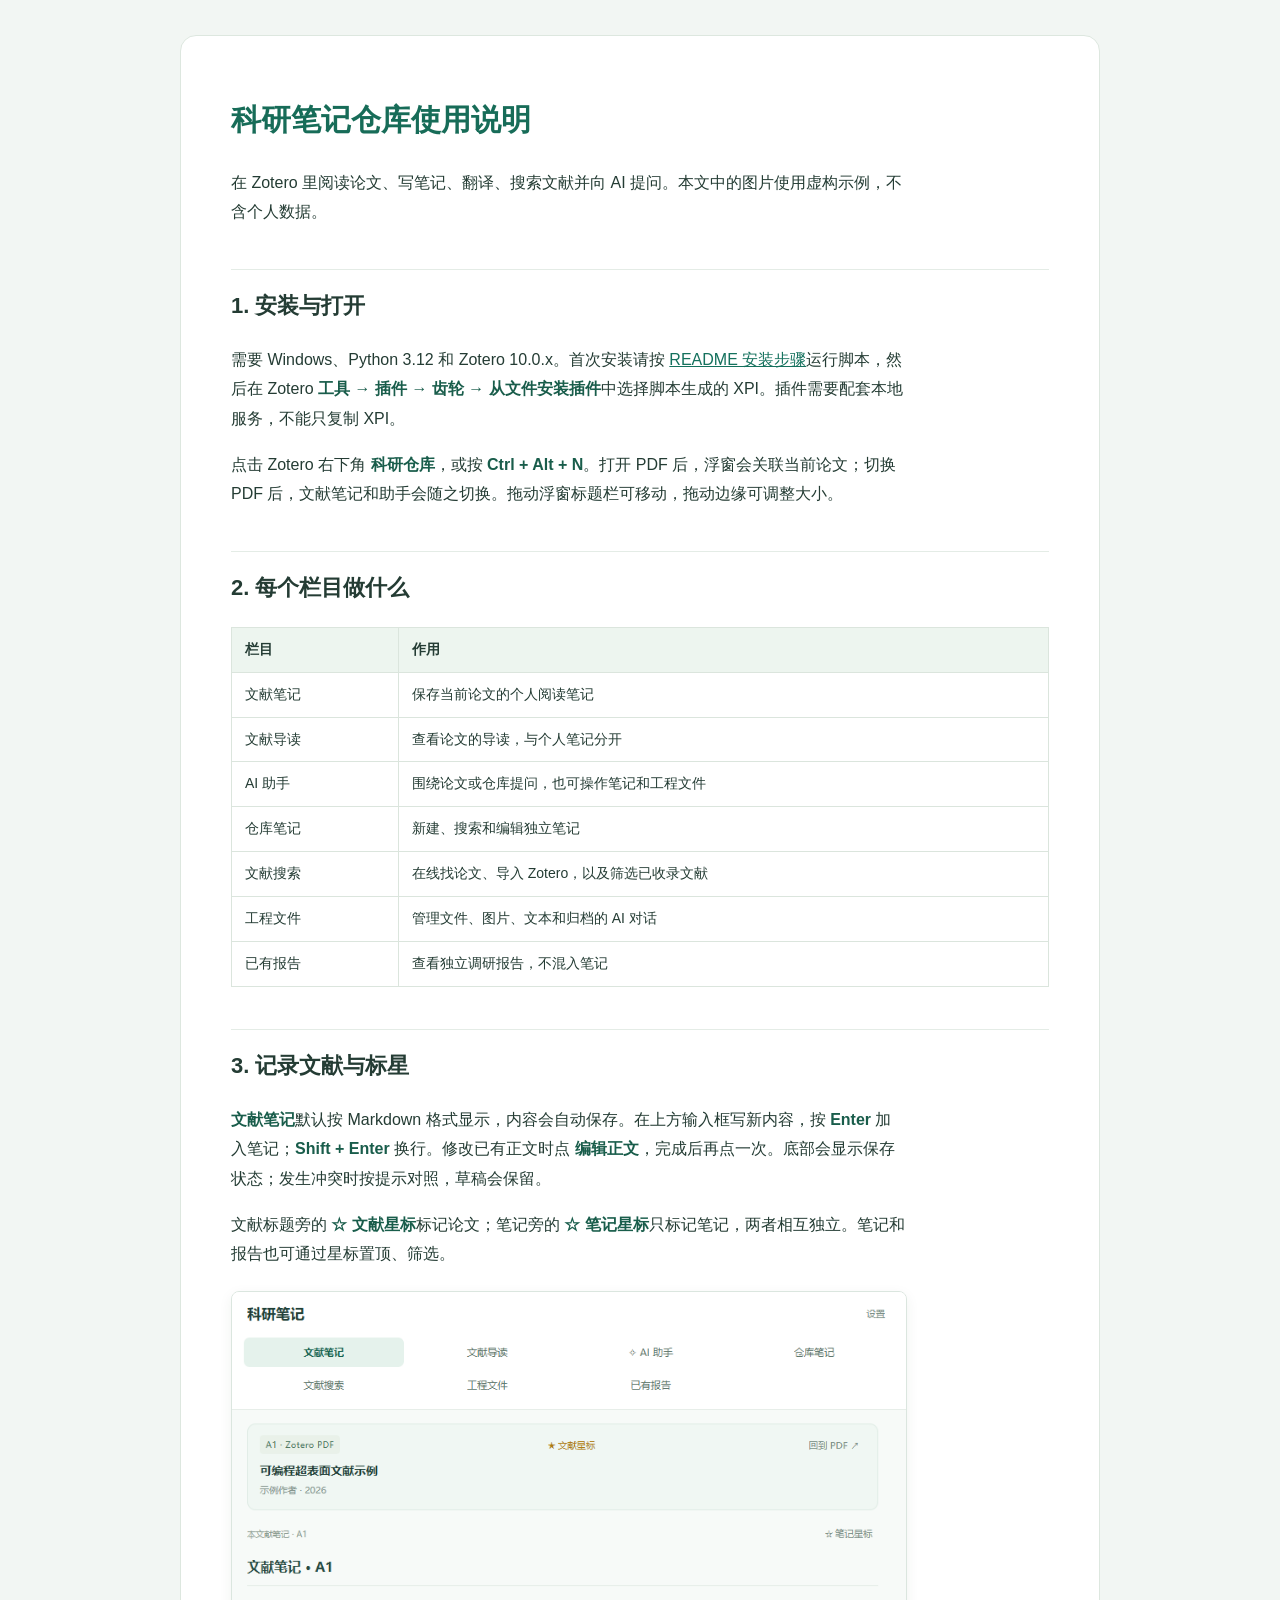
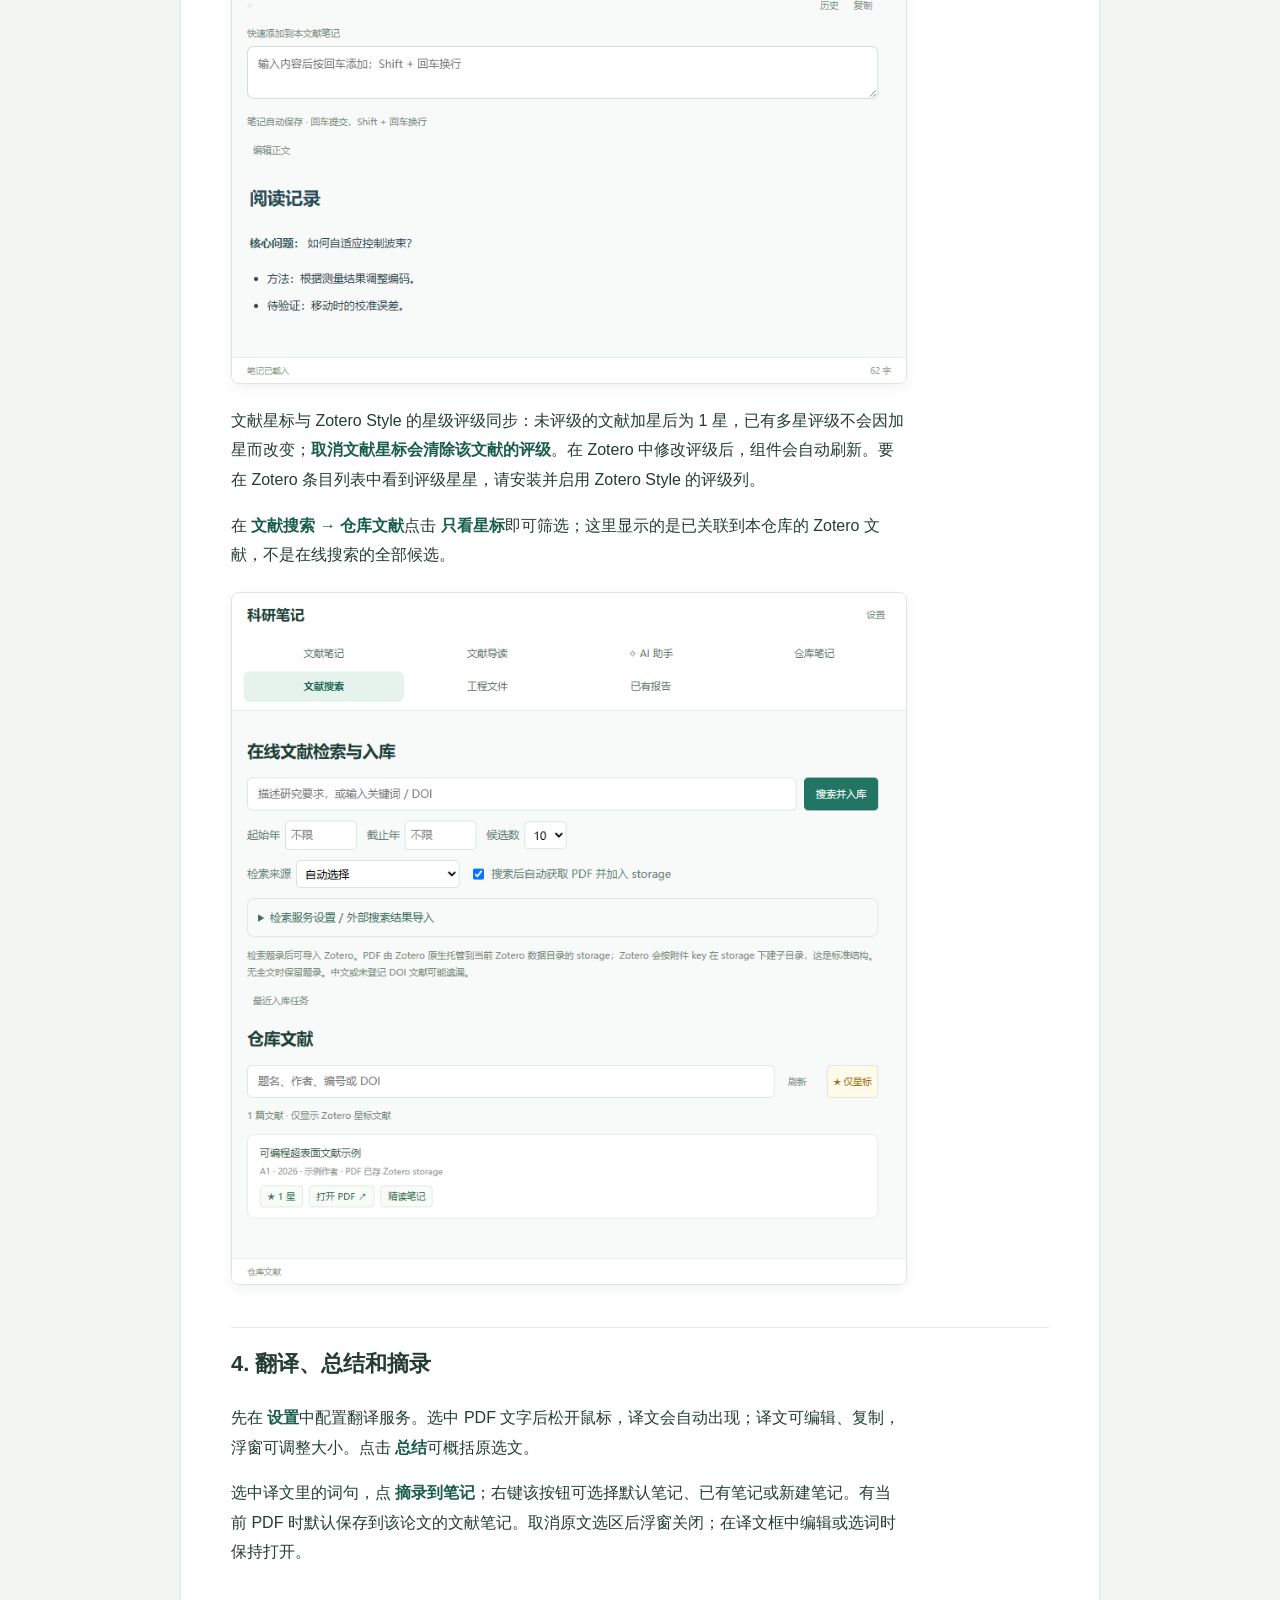
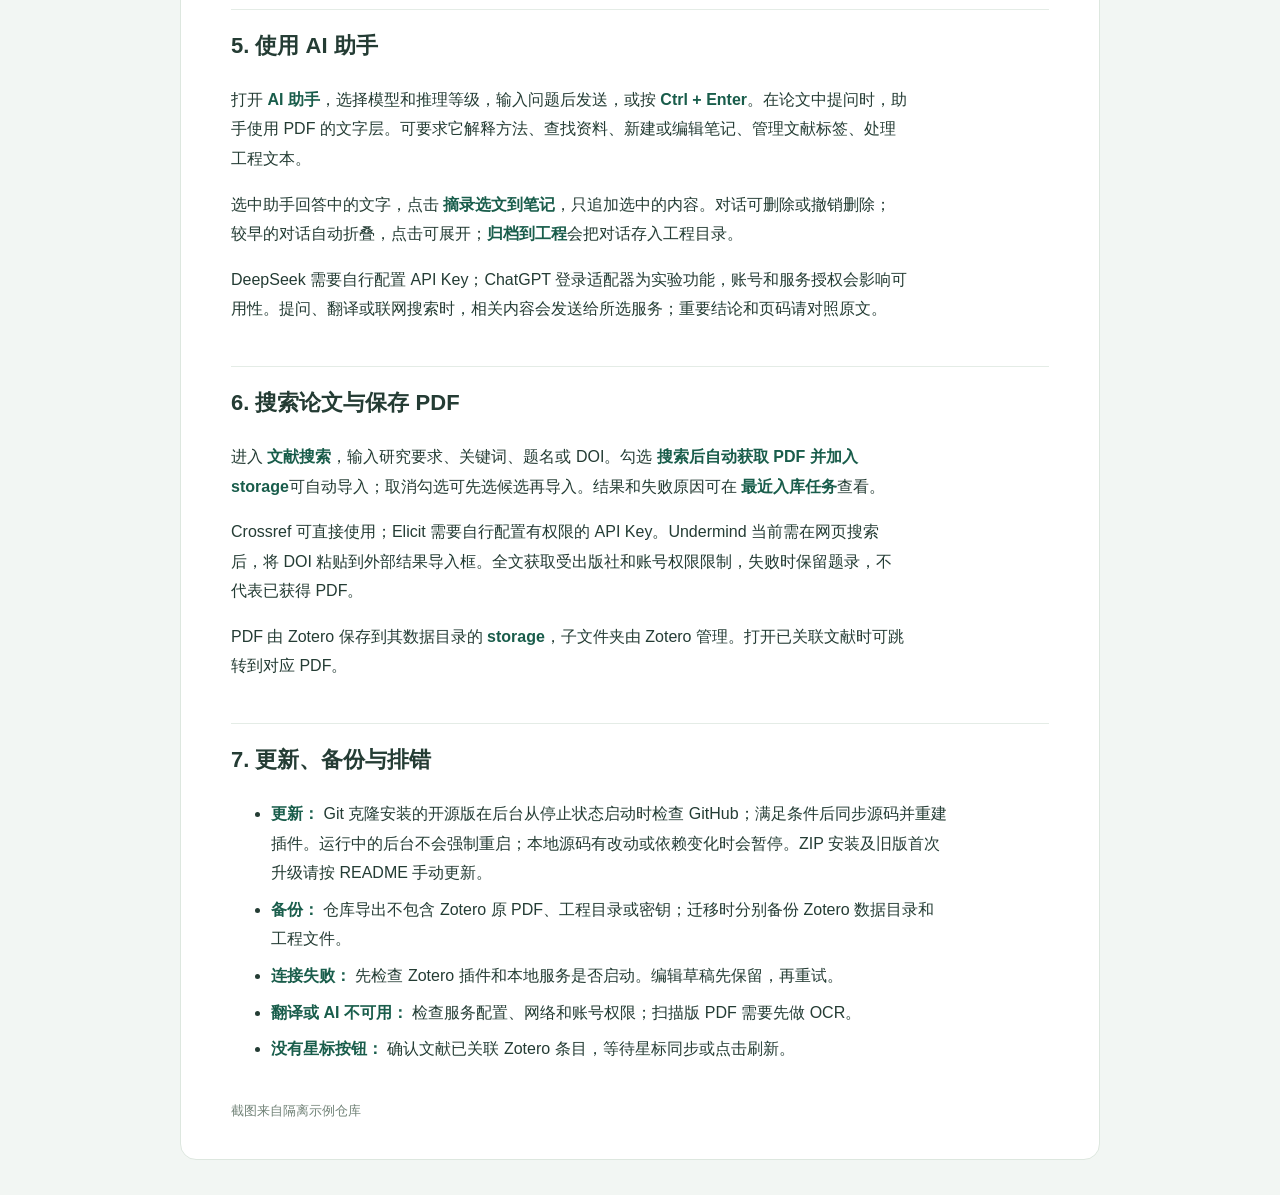
==== commit 0c8c4365: "Update user guide and synchronize literature stars" ====
--- a/docs/使用说明.html
+++ b/docs/使用说明.html
@@ -1,124 +1,71 @@
-<!doctype html><html lang="zh-CN"><head><meta charset="utf-8"><meta name="viewport" content="width=device-width,initial-scale=1"><title>科研笔记仓库 2.0 使用说明</title><style>*{box-sizing:border-box}html{scroll-behavior:smooth}body{margin:0;background:#f2f6f3;color:#243c34;font:16px/1.85 "Microsoft YaHei","Segoe UI",sans-serif}main{max-width:920px;margin:35px auto;padding:36px 50px;background:white;border:1px solid #dde7df;border-radius:16px}h1{font-size:30px;color:#176c58}h2{margin-top:42px;padding-top:16px;border-top:1px solid #e4ece6;font-size:22px}p,li{max-width:76ch}a{color:#14715d}img{display:block;max-width:100%;height:auto;margin:22px auto;border:1px solid #dbe6df;border-radius:8px;box-shadow:0 4px 14px #153d2510}table{border-collapse:collapse;width:100%;font-size:14px}td,th{border:1px solid #dbe5dd;padding:9px 13px;text-align:left}th{background:#edf5ef}code{background:#edf4ef;padding:2px 5px;border-radius:4px}li{margin:7px 0}strong{color:#195d4b}footer{margin-top:35px;color:#728378;font-size:13px}@media(max-width:650px){main{margin:0;padding:22px 18px;border:0;border-radius:0}h1{font-size:25px}table{font-size:12px}td,th{padding:6px}}@media print{body{background:white}main{border:0;margin:0;padding:0}h2{break-after:avoid}img,table{break-inside:avoid}a{color:inherit}}</style></head><body><main><h1 id="科研笔记仓库-20-使用说明">科研笔记仓库 2.0 使用说明</h1>
-<p>在 Zotero 中阅读 PDF、做笔记、翻译和提问。笔记、报告、工程文件各有独立位置。</p>
-<h2 id="1-打开工作区">1. 打开工作区</h2>
-<p>点击 Zotero <strong>右下角「科研仓库」</strong>；也可用 <strong>Ctrl + Alt + N</strong>。阅读 PDF 时点击「科研精读」，进入这篇论文的工作区。</p>
-<p>标题栏可拖动，边缘和角落可缩放。关闭浮窗会保留编辑状态；位置异常时点 <strong>↺</strong> 重置。插件内打开关联 PDF 使用 Zotero 阅读器。</p>
-<p><img src="[data-uri]" alt="仓库与星标" /></p>
-<h2 id="2-内容放在哪里">2. 内容放在哪里</h2>
+<!doctype html><html lang="zh-CN"><head><meta charset="utf-8"><meta name="viewport" content="width=device-width,initial-scale=1"><title>科研笔记仓库使用说明</title><style>*{box-sizing:border-box}html{scroll-behavior:smooth}body{margin:0;background:#f2f6f3;color:#243c34;font:16px/1.85 "Microsoft YaHei","Segoe UI",sans-serif}main{max-width:920px;margin:35px auto;padding:36px 50px;background:white;border:1px solid #dde7df;border-radius:16px}h1{font-size:30px;color:#176c58}h2{margin-top:42px;padding-top:16px;border-top:1px solid #e4ece6;font-size:22px}p,li{max-width:76ch}a{color:#14715d}img{display:block;max-width:100%;height:auto;margin:22px auto;border:1px solid #dbe6df;border-radius:8px;box-shadow:0 4px 14px #153d2510}table{border-collapse:collapse;width:100%;font-size:14px}td,th{border:1px solid #dbe5dd;padding:9px 13px;text-align:left}th{background:#edf5ef}code{background:#edf4ef;padding:2px 5px;border-radius:4px}li{margin:7px 0}strong{color:#195d4b}footer{margin-top:35px;color:#728378;font-size:13px}@media(max-width:650px){main{margin:0;padding:22px 18px;border:0;border-radius:0}h1{font-size:25px}table{font-size:12px}td,th{padding:6px}}@media print{body{background:white}main{border:0;margin:0;padding:0}h2{break-after:avoid}img,table{break-inside:avoid}a{color:inherit}}</style></head><body><main><h1 id="科研笔记仓库使用说明">科研笔记仓库使用说明</h1>
+<p>在 Zotero 里阅读论文、写笔记、翻译、搜索文献并向 AI 提问。本文中的图片使用虚构示例，不含个人数据。</p>
+<h2 id="1-安装与打开">1. 安装与打开</h2>
+<p>需要 Windows、Python 3.12 和 Zotero 10.0.x。首次安装请按 <a href="../README.md#%E5%AE%89%E8%A3%85" rel="noopener noreferrer">README 安装步骤</a>运行脚本，然后在 Zotero <strong>工具 → 插件 → 齿轮 → 从文件安装插件</strong>中选择脚本生成的 XPI。插件需要配套本地服务，不能只复制 XPI。</p>
+<p>点击 Zotero 右下角 <strong>科研仓库</strong>，或按 <strong>Ctrl + Alt + N</strong>。打开 PDF 后，浮窗会关联当前论文；切换 PDF 后，文献笔记和助手会随之切换。拖动浮窗标题栏可移动，拖动边缘可调整大小。</p>
+<h2 id="2-每个栏目做什么">2. 每个栏目做什么</h2>
 <div class="table-wrap"><table>
 <thead>
 <tr>
-<th>入口</th>
-<th>用途</th>
+<th>栏目</th>
+<th>作用</th>
 </tr>
 </thead>
 <tbody>
 <tr>
 <td>文献笔记</td>
-<td>当前论文自己的阅读笔记；默认摘录追加到这里</td>
+<td>保存当前论文的个人阅读笔记</td>
 </tr>
 <tr>
 <td>文献导读</td>
-<td>阅读提示和 AI 精读，与自己的笔记分开</td>
+<td>查看论文的导读，与个人笔记分开</td>
+</tr>
+<tr>
+<td>AI 助手</td>
+<td>围绕论文或仓库提问，也可操作笔记和工程文件</td>
 </tr>
 <tr>
 <td>仓库笔记</td>
-<td>查找、新建和编辑独立笔记，以及已有的论文笔记</td>
+<td>新建、搜索和编辑独立笔记</td>
+</tr>
+<tr>
+<td>文献搜索</td>
+<td>在线找论文、导入 Zotero，以及筛选已收录文献</td>
+</tr>
+<tr>
+<td>工程文件</td>
+<td>管理文件、图片、文本和归档的 AI 对话</td>
 </tr>
 <tr>
 <td>已有报告</td>
-<td>独立的调研报告；不混入笔记列表</td>
-</tr>
-<tr>
-<td>工程文件</td>
-<td>文件、图片、脚本、数据表及归档的 AI 对话</td>
-</tr>
-<tr>
-<td>文献搜索</td>
-<td>在线找论文、入库，以及查找已关联的 PDF</td>
+<td>查看独立调研报告，不混入笔记</td>
 </tr>
 </tbody>
 </table></div>
-<p><img src="[data-uri]" alt="每篇论文独立的文献笔记" /></p>
-<h2 id="3-写笔记置顶和恢复">3. 写笔记、置顶和恢复</h2>
-<p>点击 <strong>＋ 新建</strong> 创建笔记；点击卡片即可打开。编辑标题、分类、标签和正文后点 <strong>保存</strong>，或按 <strong>Ctrl + S</strong>。点 <strong>预览</strong> 查看 Markdown 和公式。</p>
-<p>点 <strong>☆</strong> 添加星标，重要笔记或报告会排在前面；<strong>只看星标</strong> 可快速筛选。点 <strong>历史</strong> 对照旧版本。删除的笔记可从回收站恢复；外部修改发生冲突时，先对照最新正文再保存。</p>
-<p><img src="[data-uri]" alt="Markdown 预览" /></p>
-<p><img src="[data-uri]" alt="报告独立保存并可星标" /></p>
-<h2 id="4-划词翻译和总结">4. 划词翻译和总结</h2>
-<p>先在 <strong>设置</strong> 配置翻译服务。选中 PDF 文字、松开鼠标后自动翻译，无需再点翻译键。浮窗可调大小，译文可直接编辑、选词和复制；点 <strong>总结</strong> 概括原选文。</p>
-<p><strong>保存到</strong> 可选默认位置、已有笔记或新建笔记。有当前 PDF 时默认追加到这篇论文的阅读笔记；没有 PDF 时优先使用当前笔记，必要时创建并复用「我的摘录」。选中译文里的某个词或句子后保存，只摘抄这一段译文。</p>
-<p>取消原选区、点击外部或按 <strong>Esc</strong> 会关闭译文。正在译文框里选词或编辑时，浮窗会保留，方便复制。Zotero PDF 翻译浮窗还提供 <strong>AI 助手</strong> 按钮，可带着原文或选中的译文继续提问。</p>
-<p><img src="[data-uri]" alt="译文可编辑，并可选择保存位置" /></p>
-<p>翻译速度受网络和服务响应影响；相同选文会复用缓存。短句优先选快速模型、关闭推理。</p>
-<h2 id="5-和-ai-助手一起工作">5. 和 AI 助手一起工作</h2>
-<p>进入 <strong>✧ AI 助手</strong>，选择模型和推理等级，输入问题后发送，也可按 <strong>Ctrl + Enter</strong>。在论文工作区提问时会使用 PDF 文字层；没有论文时进入科研工作区助手。</p>
-<p>可直接说：</p>
+<h2 id="3-记录文献与标星">3. 记录文献与标星</h2>
+<p><strong>文献笔记</strong>默认按 Markdown 格式显示，内容会自动保存。在上方输入框写新内容，按 <strong>Enter</strong> 加入笔记；<strong>Shift + Enter</strong> 换行。修改已有正文时点 <strong>编辑正文</strong>，完成后再点一次。底部会显示保存状态；发生冲突时按提示对照，草稿会保留。</p>
+<p>文献标题旁的 <strong>☆ 文献星标</strong>标记论文；笔记旁的 <strong>☆ 笔记星标</strong>只标记笔记，两者相互独立。笔记和报告也可通过星标置顶、筛选。</p>
+<p><img src="[data-uri]" alt="文献笔记、快速输入与星标" /></p>
+<p>文献星标与 Zotero Style 的星级评级同步：未评级的文献加星后为 1 星，已有多星评级不会因加星而改变；<strong>取消文献星标会清除该文献的评级</strong>。在 Zotero 中修改评级后，组件会自动刷新。要在 Zotero 条目列表中看到评级星星，请安装并启用 Zotero Style 的评级列。</p>
+<p>在 <strong>文献搜索 → 仓库文献</strong>点击 <strong>只看星标</strong>即可筛选；这里显示的是已关联到本仓库的 Zotero 文献，不是在线搜索的全部候选。</p>
+<p><img src="[data-uri]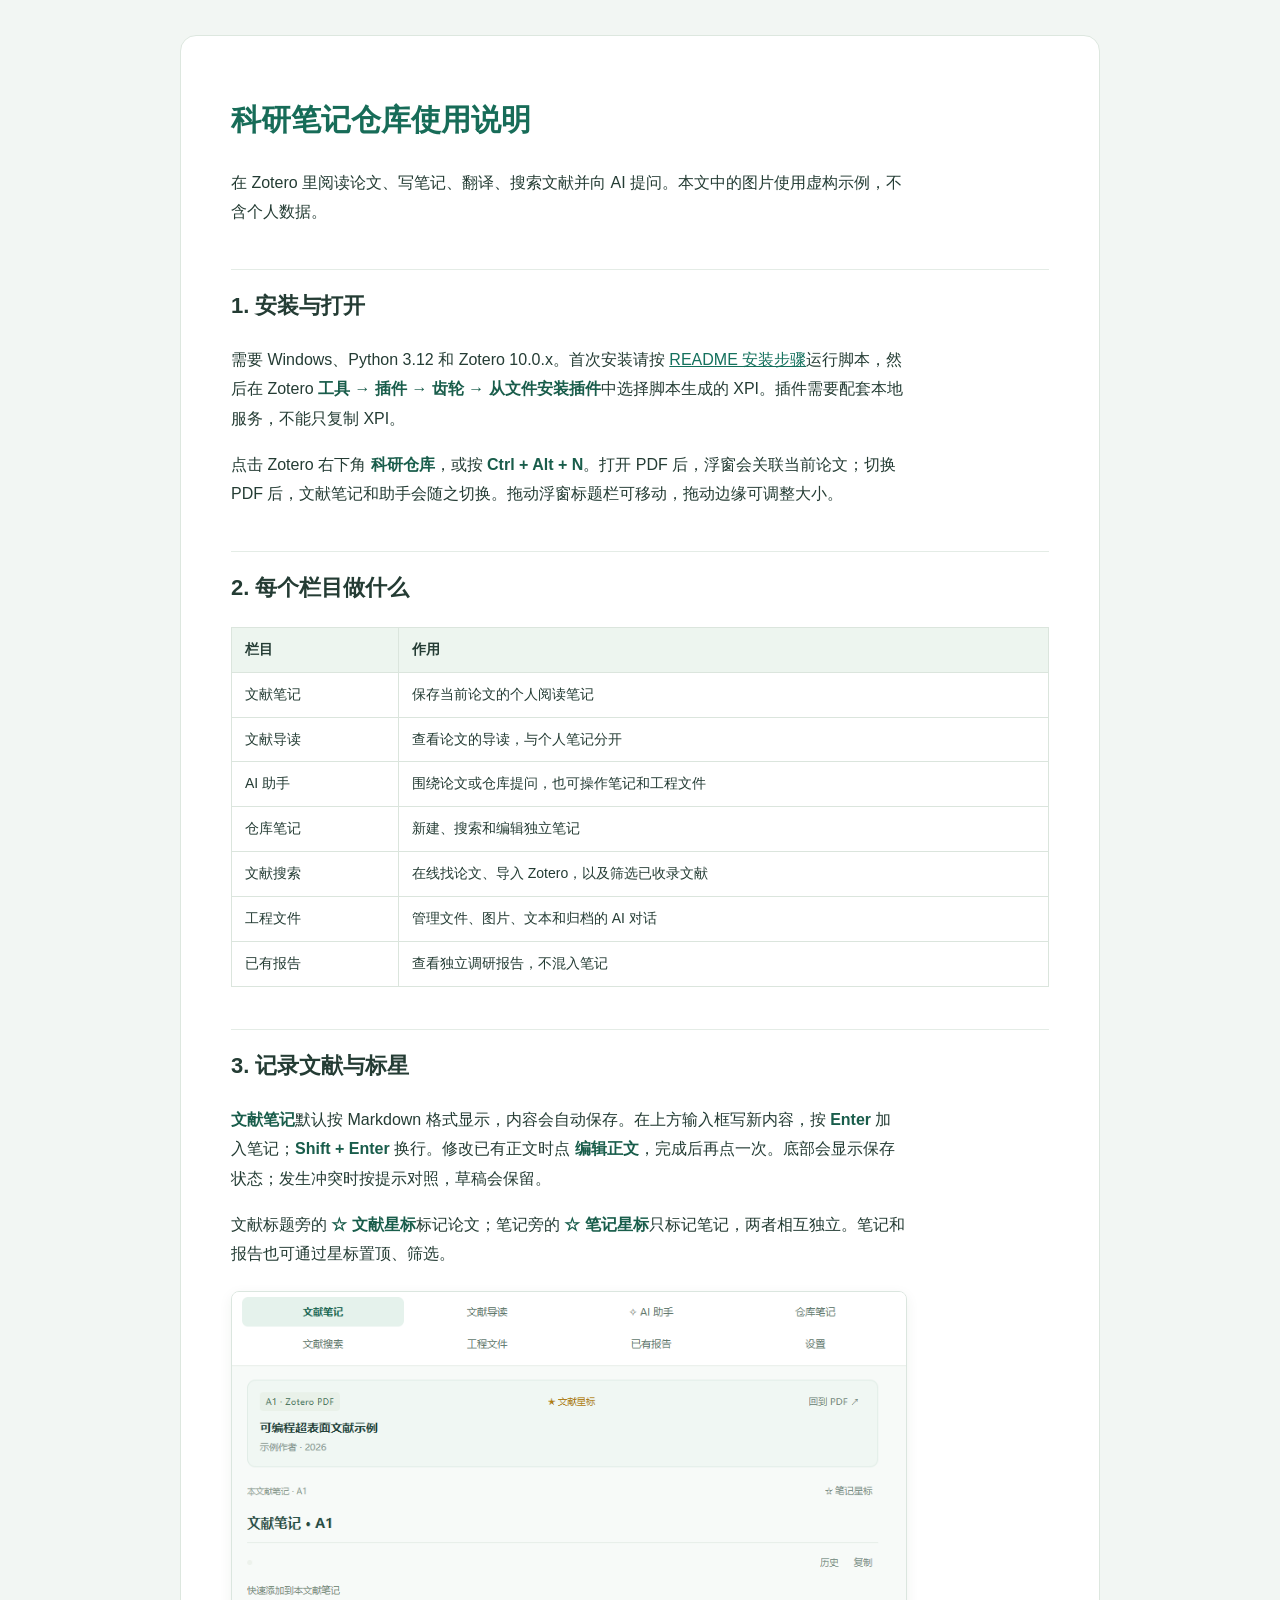
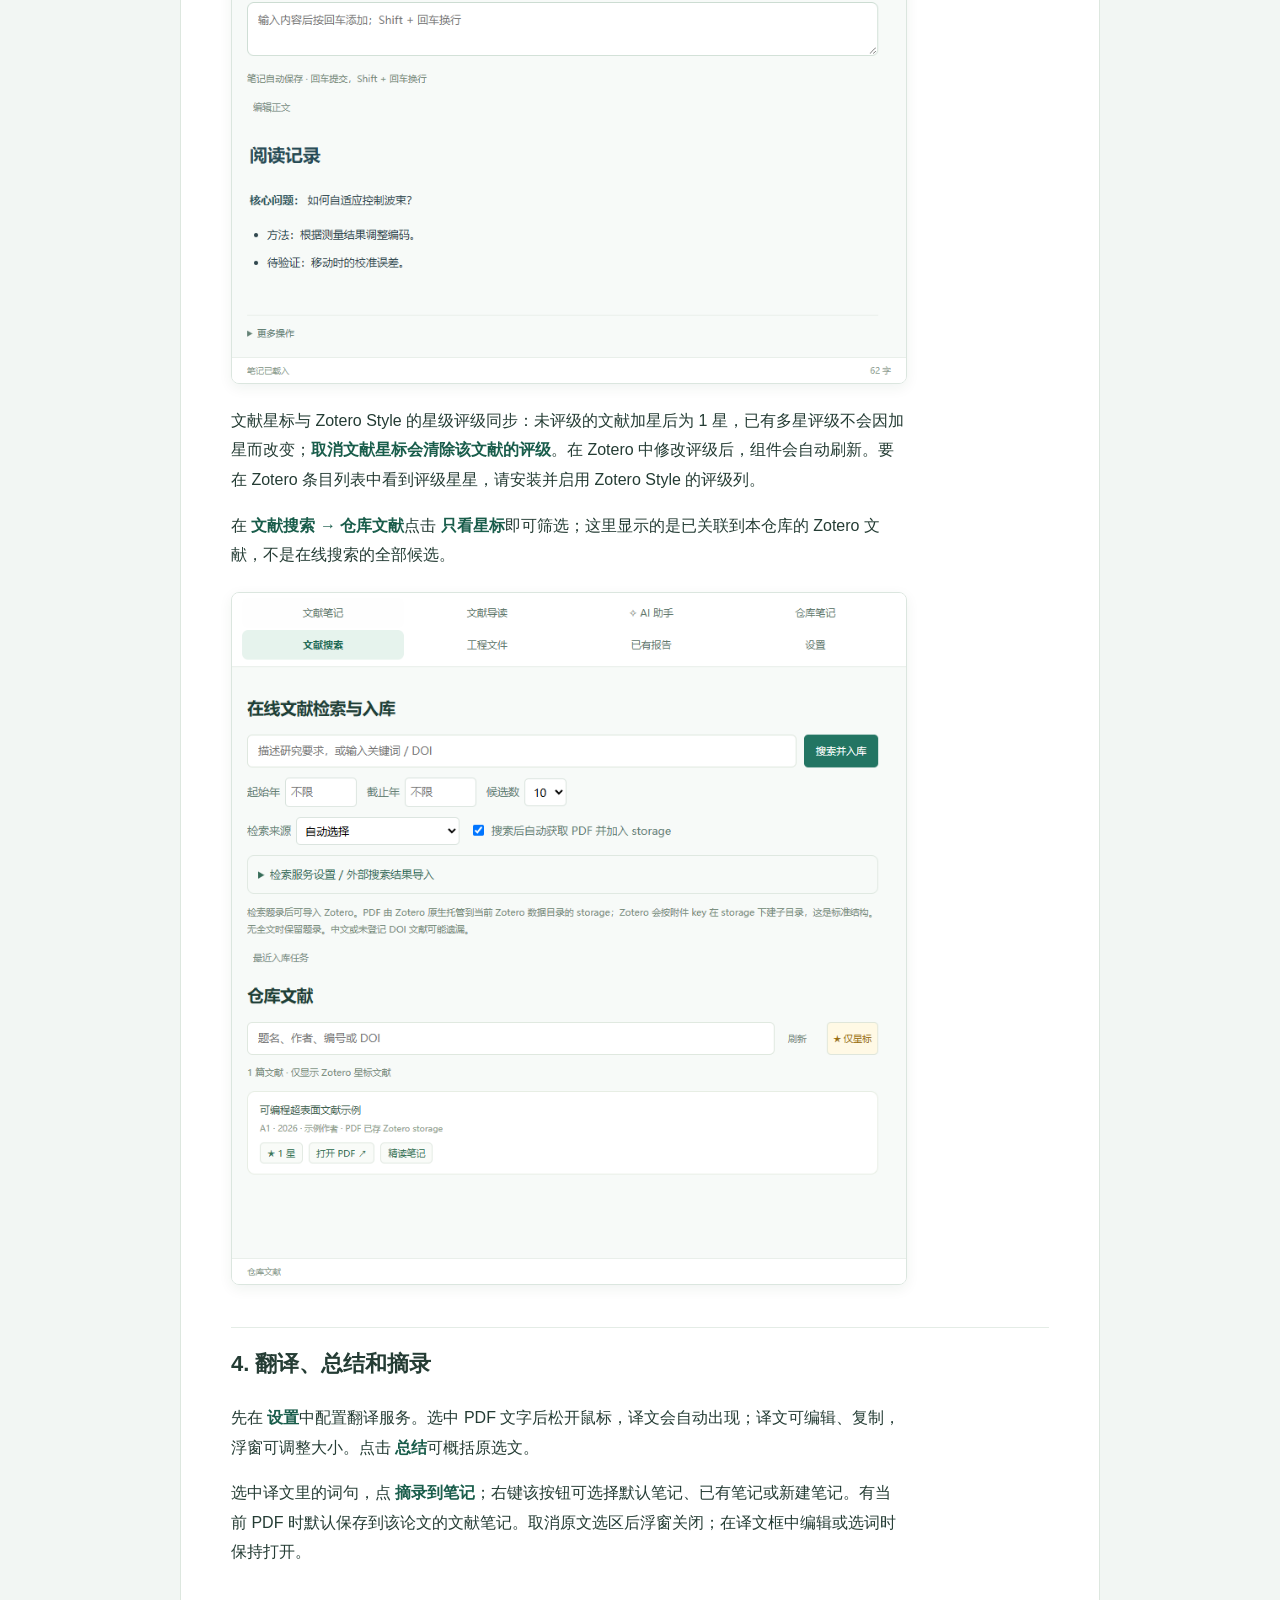
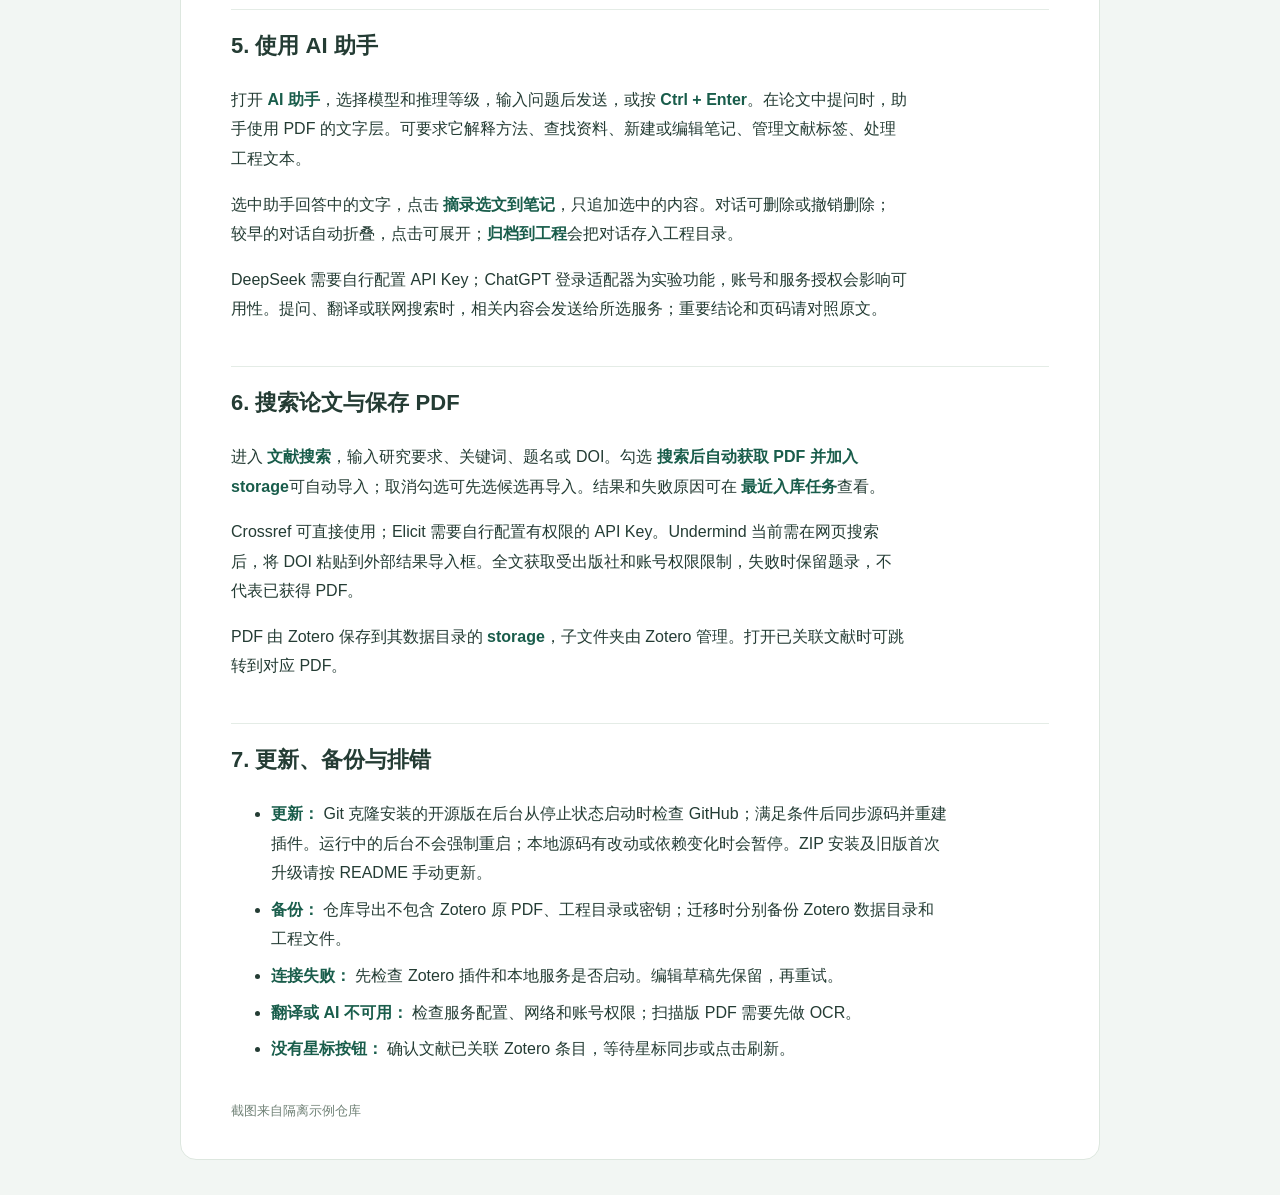
==== commit c45799a1: "Improve dock layout and protect note excerpts" ====
--- a/docs/使用说明.html
+++ b/docs/使用说明.html
@@ -45,10 +45,10 @@
 <h2 id="3-记录文献与标星">3. 记录文献与标星</h2>
 <p><strong>文献笔记</strong>默认按 Markdown 格式显示，内容会自动保存。在上方输入框写新内容，按 <strong>Enter</strong> 加入笔记；<strong>Shift + Enter</strong> 换行。修改已有正文时点 <strong>编辑正文</strong>，完成后再点一次。底部会显示保存状态；发生冲突时按提示对照，草稿会保留。</p>
 <p>文献标题旁的 <strong>☆ 文献星标</strong>标记论文；笔记旁的 <strong>☆ 笔记星标</strong>只标记笔记，两者相互独立。笔记和报告也可通过星标置顶、筛选。</p>
-<p><img src="[data-uri]" alt="文献笔记、快速输入与星标" /></p>
+<p><img src="[data-uri]" alt="文献笔记、快速输入与星标" /></p>
 <p>文献星标与 Zotero Style 的星级评级同步：未评级的文献加星后为 1 星，已有多星评级不会因加星而改变；<strong>取消文献星标会清除该文献的评级</strong>。在 Zotero 中修改评级后，组件会自动刷新。要在 Zotero 条目列表中看到评级星星，请安装并启用 Zotero Style 的评级列。</p>
 <p>在 <strong>文献搜索 → 仓库文献</strong>点击 <strong>只看星标</strong>即可筛选；这里显示的是已关联到本仓库的 Zotero 文献，不是在线搜索的全部候选。</p>
-<p><img src="[data-uri]" alt="文献搜索中的星标筛选" /></p>
+<p><img src="[data-uri]" alt="文献搜索中的星标筛选" /></p>
 <h2 id="4-翻译总结和摘录">4. 翻译、总结和摘录</h2>
 <p>先在 <strong>设置</strong>中配置翻译服务。选中 PDF 文字后松开鼠标，译文会自动出现；译文可编辑、复制，浮窗可调整大小。点击 <strong>总结</strong>可概括原选文。</p>
 <p>选中译文里的词句，点 <strong>摘录到笔记</strong>；右键该按钮可选择默认笔记、已有笔记或新建笔记。有当前 PDF 时默认保存到该论文的文献笔记。取消原文选区后浮窗关闭；在译文框中编辑或选词时保持打开。</p>
